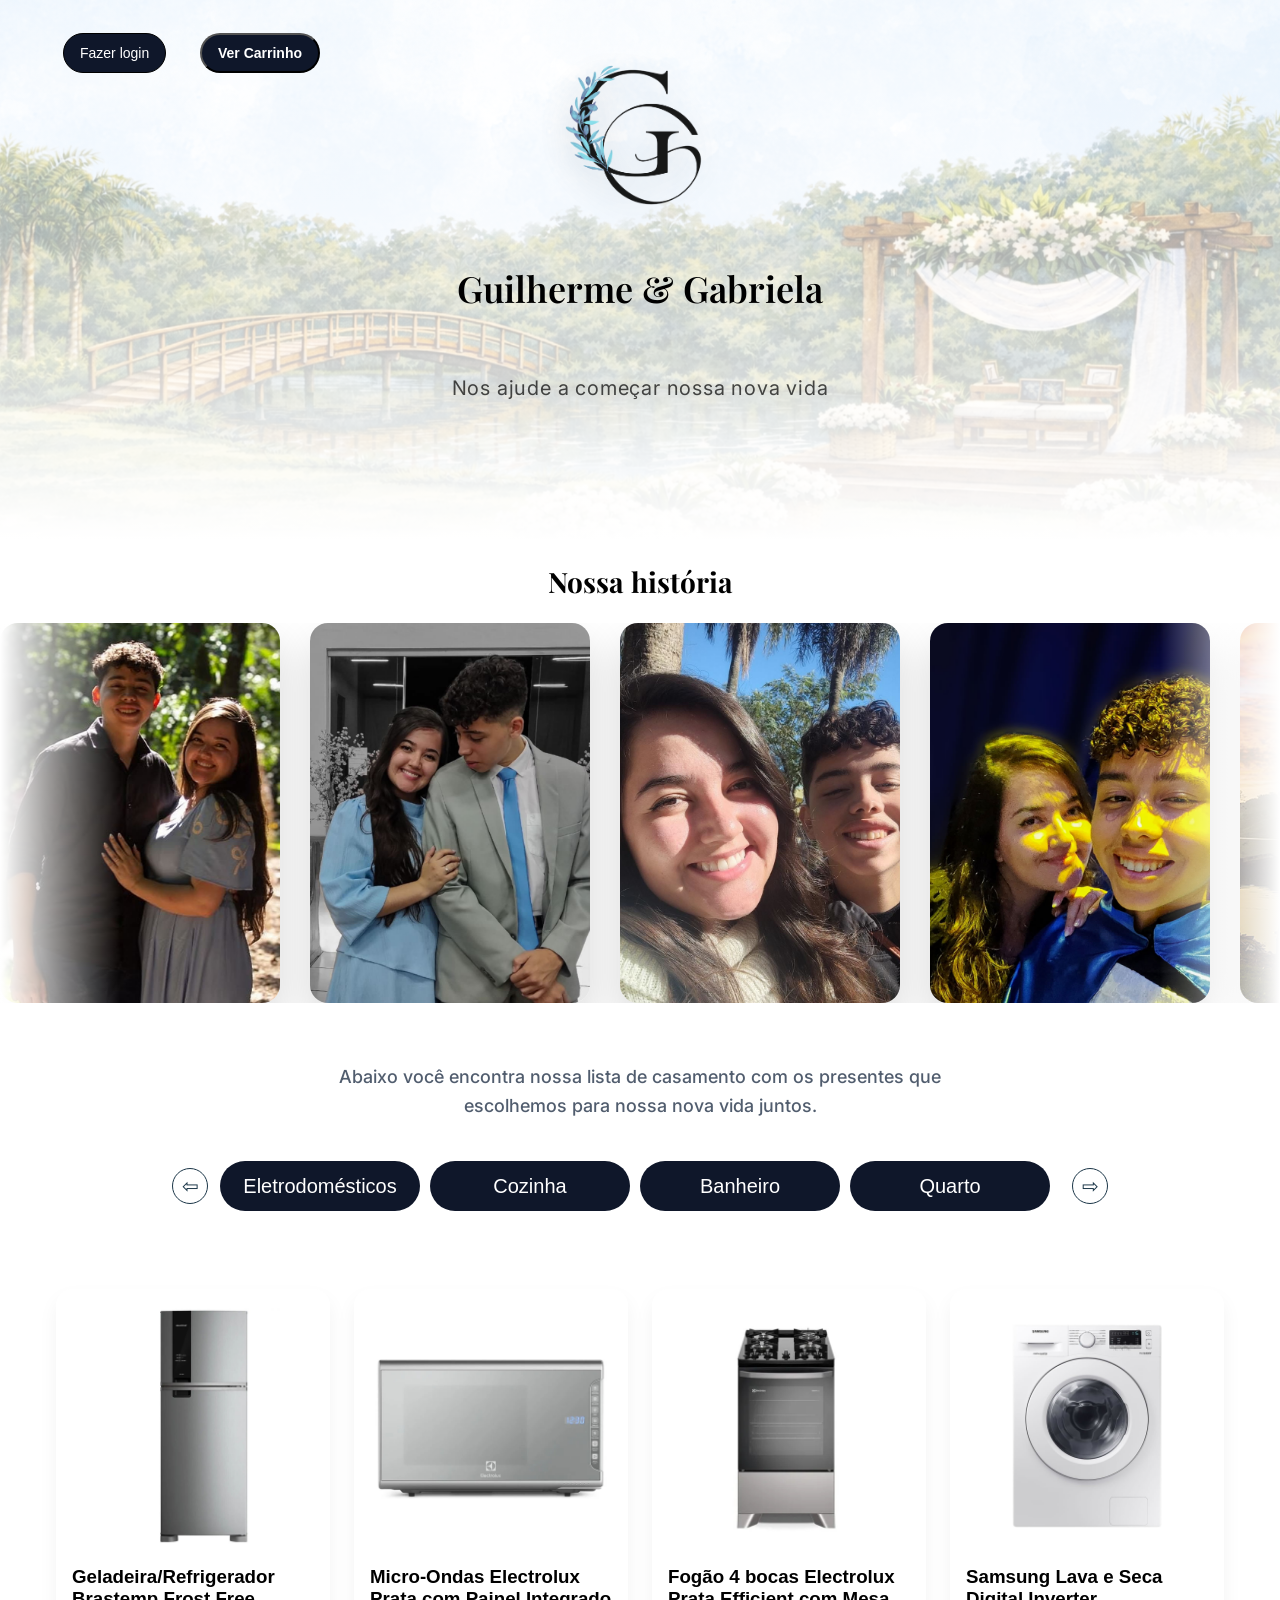
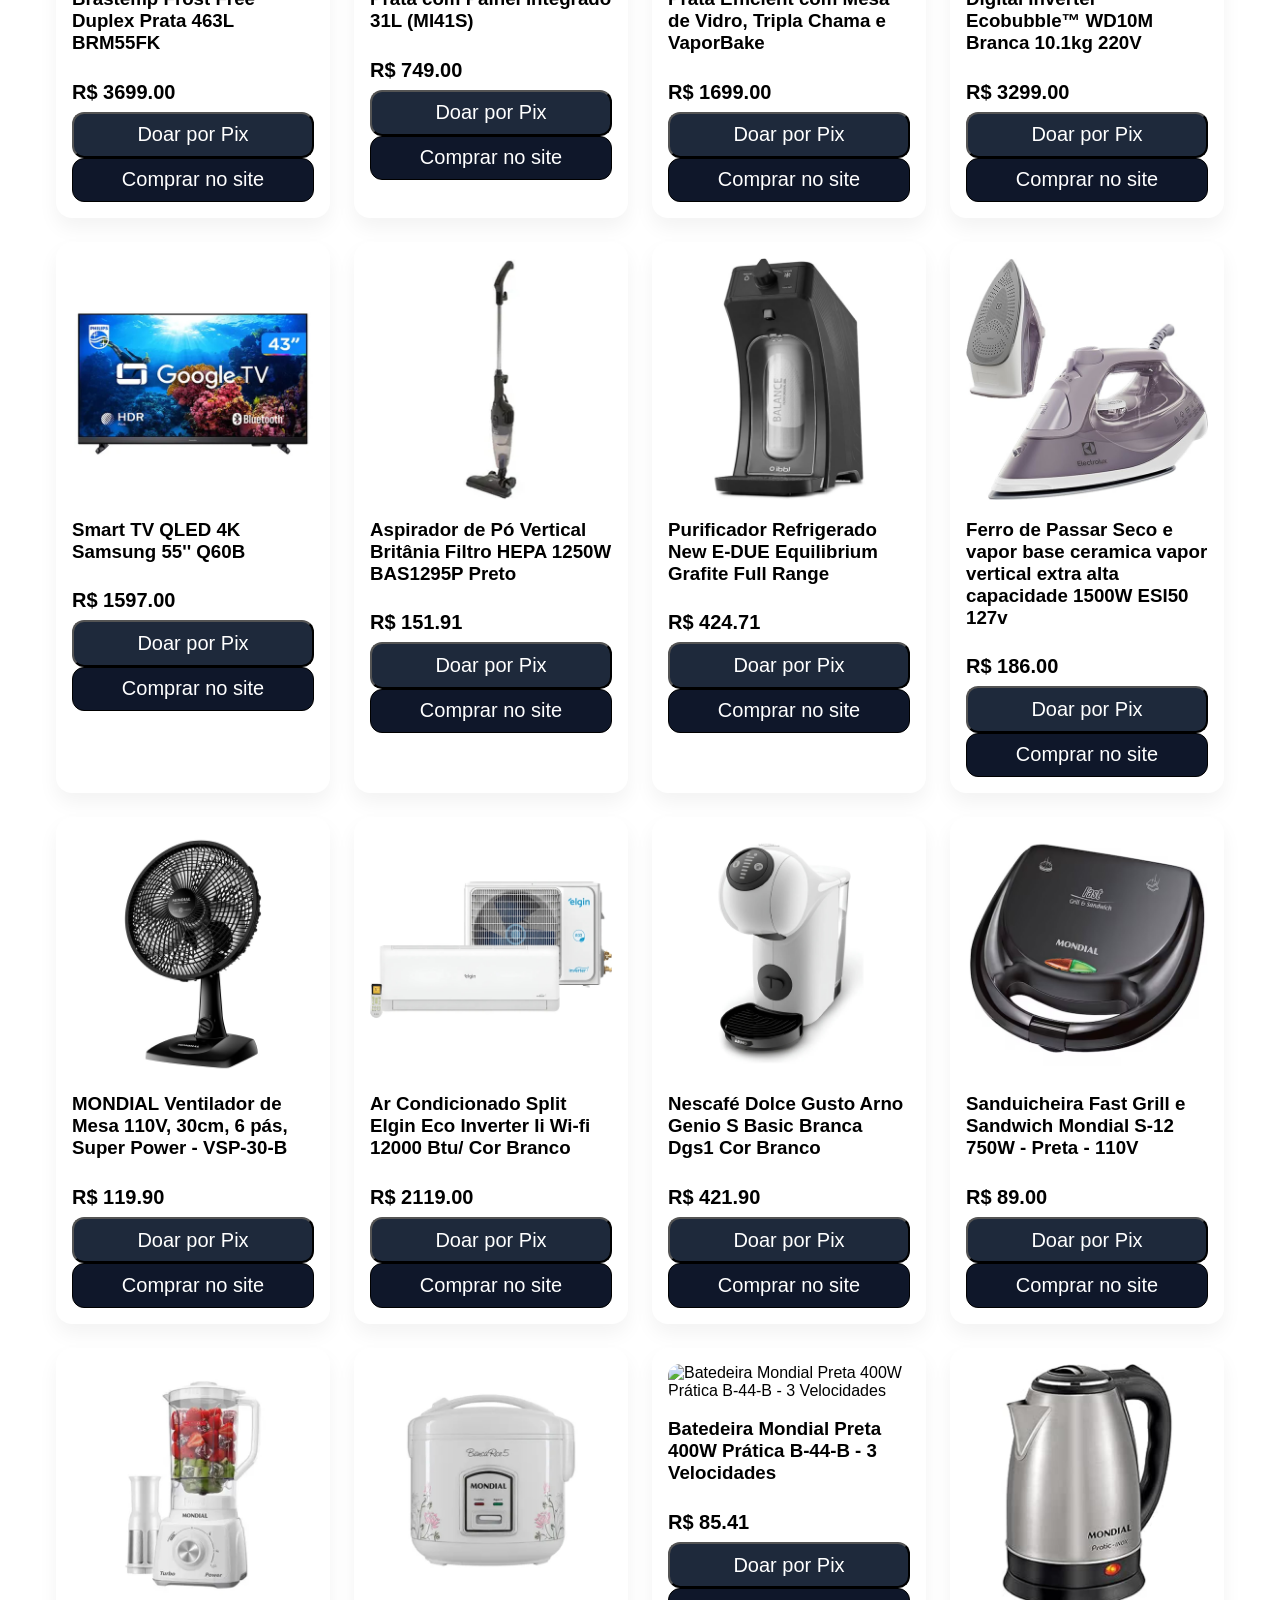
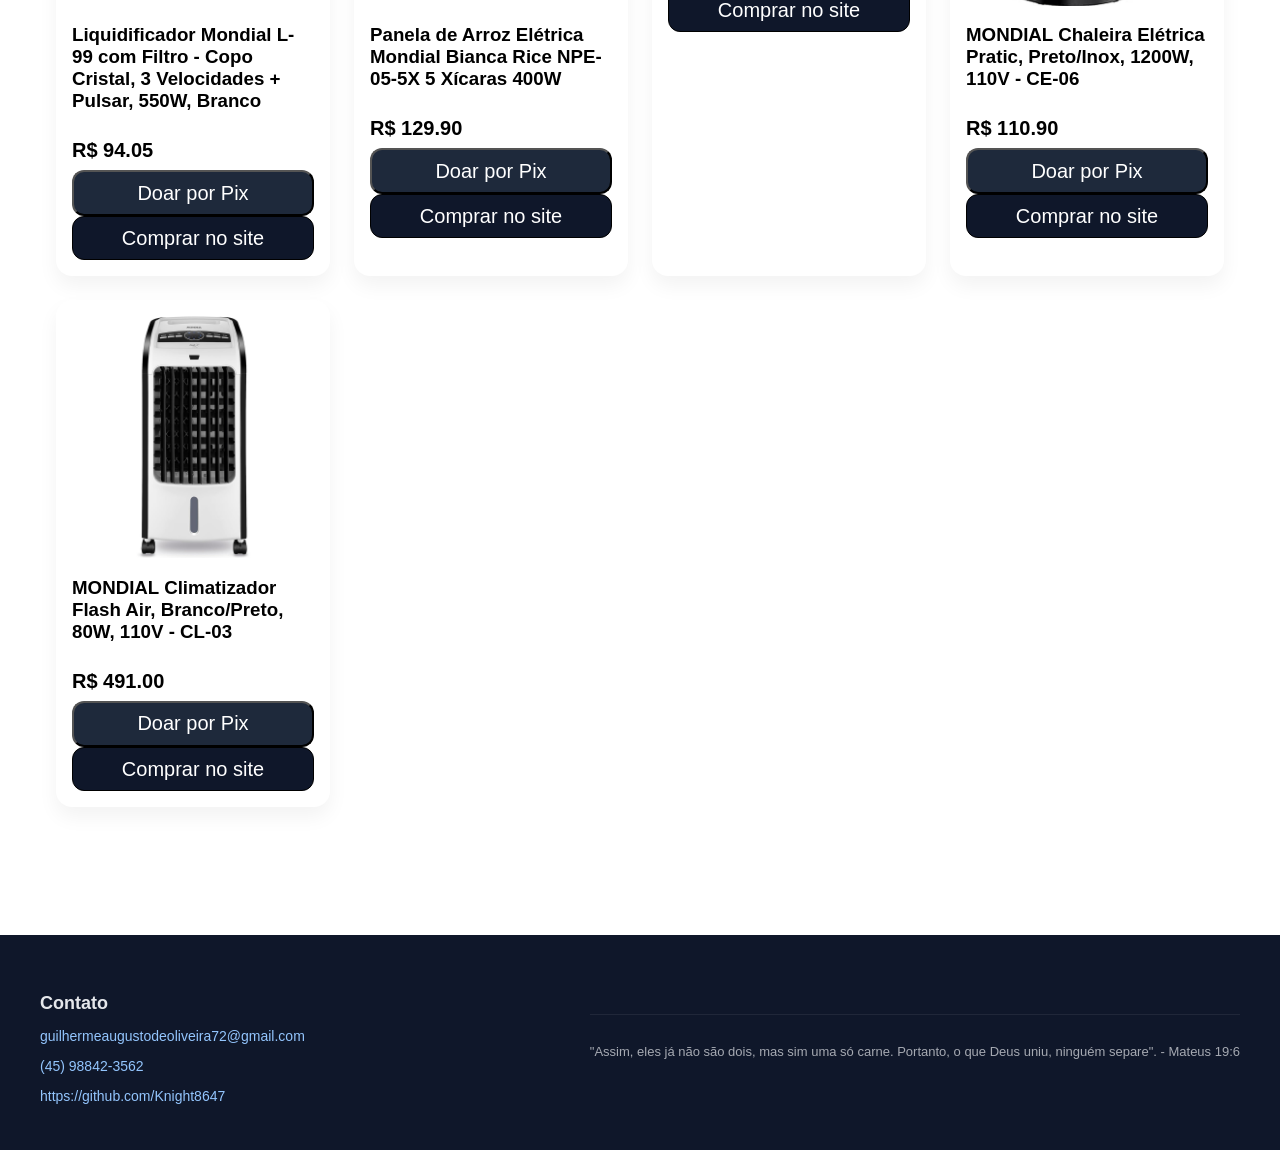
==== Index.html @ 4d470386 "pequenos ajustes" ====
<!DOCTYPE html>
<html lang="pt-BR">
<head>
  <link rel="preconnect" href="https://fonts.googleapis.com">
  <link rel="preconnect" href="https://fonts.gstatic.com" crossorigin>
  <link href="https://fonts.googleapis.com/css2?family=Inter:wght@400;500;600&family=Playfair+Display:wght@400;600&display=swap" rel="stylesheet">
  <meta charset="UTF-8" />
  <meta name="viewport" content="width=device-width, initial-scale=1.0" />
  <link rel="icon" href="assets/17042027.ico" type="image/x-icon">
  <title>Lista de Casamento</title>
  <link rel="stylesheet" href="css/style.css" />
</head>
<body>
  <section class ="hero">
    <div class="hero-actions">
      <div class="login-area" id="loginArea">
        <button class="btn outline" onclick="abrirModalLogin()">
        Fazer login
        </button>
      </div>  
      <button 
        class="btn btn-carrinho" id="btnCarrinho"
        onclick="window.location.href='carrinho.html'">
        Ver Carrinho
      </button>
    </div>
      <header class="header">
    <img src="assets/LogoGG.png" alt="Logo Guilherme e Gabriela" class="logo" />
    <h1 class="titulo-nomes">Guilherme & Gabriela</h1>
    <p class="subtitulo">Nos ajude a começar nossa nova vida</p>
  </header>
  </section>
  <!-- GALERIA -->
  <section class="historia">
    <h2 class="titulo-secao">Nossa história</h2>
    <div class="carousel">
      <div class="carousel-track">
        <img src="assets/Fotogg1.jpg" alt="Foto nossa">
        <img src="assets/Fotogg2.jpg" alt="Foto nossa">
        <img src="assets/Fotogg3.jpg" alt="Foto nossa">
        <img src="assets/Fotogg4.jpg" alt="Foto nossa">
        <img src="assets/Fotogg5.jpg" alt="Foto nossa">
        <img src="assets/Fotogg6.jpg" alt="Foto nossa">
        <img src="assets/Fotogg7.jpg" alt="Foto nossa">
        <img src="assets/Fotogg8.jpg" alt="Foto nossa">

        <img src="assets/Fotogg1.jpg" alt="Foto nossa">
        <img src="assets/Fotogg2.jpg" alt="Foto nossa">
        <img src="assets/Fotogg3.jpg" alt="Foto nossa">
        <img src="assets/Fotogg4.jpg" alt="Foto nossa">
        <img src="assets/Fotogg5.jpg" alt="Foto nossa">
        <img src="assets/Fotogg6.jpg" alt="Foto nossa">
        <img src="assets/Fotogg7.jpg" alt="Foto nossa">
        <img src="assets/Fotogg8.jpg" alt="Foto nossa">
      </div>
    </div>
  </section>
  <section class="frase-transicao">
  <p class="texto-frase">
    Abaixo você encontra nossa lista de casamento com os presentes que escolhemos para nossa nova vida juntos.
  </p>
</section>


  <!-- TABS -->
  <div class="tabs-wrapper">
    <button id="prevTab" class="arrow">⇦</button>

    <div class="tabs-viewport">
      <div class="tabs-track" id="tabsContainer">
        <!-- JS injeta as tabs -->
      </div>
    </div>

    <button id="nextTab" class="arrow">⇨</button>
  </div>

  <!-- LISTA DE PRESENTES -->
  <section class="gift-section">
    <div id="gift-list" class="gift-list"></div>
  </section>

  <!-- SCRIPTS (ORDEM CORRETA) -->
    <script src="js/data.js"></script>
   <script src="js/auth.js"></script>
    <script src="js/carrinho-core.js"></script>
    <script src="js/gifts.js"></script>
    <script src="js/tabs.js"></script>

<footer class="footer">
  <div class="footer-container">
    <div class="footer-info">
      <h3>Contato</h3>

      <p>
        <a href="mailto:guilhermeaugustodeoliveira72@gmail.com">guilhermeaugustodeoliveira72@gmail.com</a>
      </p>

      <p>
         <a href="tel:+5545988423562">(45) 98842-3562</a>
      </p>

      <p>
          <a href="https://github.com/Knight8647" target="_blank">
          https://github.com/Knight8647   </a>  
      </p>
    </div>

    <div class="footer-frase">
      <p>"Assim, eles já não são dois, mas sim uma só carne. Portanto, o que Deus uniu, ninguém separe". - Mateus 19:6</p>
    </div>
  </div>
</footer>
<div class="modal-login" id="loginModal">
  <div class="modal-box">
    <h2>Bem-vindo!</h2>
    <p>Antes de escolher os presentes, nos diga quem você é</p>

    <input
      type="text"
      id="nomeConvidado"
      placeholder="Seu nome"
    />

    <input
      type="text"
      id="contatoConvidado"
      placeholder="Email ou telefone"
    />

    <button class="btn" onclick="salvarConvidado()">
      Continuar
    </button>
  </div>
</div>
</body>
</html>
---- css/style.css ----
* {
  box-sizing: border-box;
  font-family: 'Segoe UI', sans-serif;
}

body {
  margin: 0;
  background: #fffffffd;
  color: hsl(0, 0%, 0%);
}

.header {
  max-width: 900px;
  margin: 0 auto;

  display: flex;
  flex-direction: column;
  align-items: center;
  gap: 14px;
}



.container {
  display: grid;
  grid-template-columns: repeat(auto-fit, minmax(250px, 1fr));
  gap: 1.5rem;
  padding: 1.5rem;
  max-width: 1200px;
  margin: auto;
}

.gift-card {
  background: rgb(255, 255, 255);
  border-radius: 16px;
  padding: 1rem;
  box-shadow: 0 10px 25px rgba(68, 68, 68, 0.219);
  transition: transform 0.5s;
}

.gift-card:hover {
  transform: translateY(-4px);
}

.gift-card img {
  width: 100%;
  border-radius: 12px;
}

.price {
  font-weight: bolder;
  font-size: clamp( 16px, 2vw, 20px);
  margin: 0.5rem 0;
}

.btn {
  display: block;
  text-align: center;
  padding: 0.7rem;
  background: #e91e63;
  color: white;
  text-decoration: none;
  border-radius: 12px;
}
.historia {
  text-align: center;
  overflow: hidden;
}

.photos {
  display: grid;
  grid-template-columns: repeat(auto-fit, minmax(300px, 2fr));
  gap: 1rem;
  max-width: 2000px;
  margin: auto;
}

.photos img {
  width: 100%;
  border-radius: 16px;
  object-fit: cover;
  aspect-ratio: 1 / 1;
}
.gift-section {
  padding: 3rem 1rem;
  max-width: 1200px;
  margin: auto;
}


.gift-list {
  display: grid;
  grid-template-columns: repeat(auto-fit, minmax(220px, 1fr));
  gap: 1.5rem;
}
.gift-card {
  background: white;
  border-radius: 16px;
  padding: 1rem;
  box-shadow: 0 10px 20px rgba(0,0,0,0.05);
  display: flex;
  flex-direction: column;
}

.gift-card img {
  width: 100%;
  border-radius: 12px;
}

.actions {
  display: flex;
  flex-direction: column;
  gap: 0.5rem;
  margin-top: auto;
}
/* aqui */
.btn {
  text-align: center;
  padding: 0.6rem;
  border-radius: 12px;
  background: #1e293b;
  color: white;
  text-decoration: none;
  font-size: clamp( 16px, 2vw, 20px);;
}

.btn.outline {
  background: #0f172a;
  border: 1px solid #000000;
  color: #ffffff;
}

.icon {
  width: 40px;
  height: 40px;
}
.tabs-wrapper {
  display: flex;
  align-items: center;
  justify-content: center;
  gap: 12px;
  margin: 30px auto;
  max-width: 100%;
}

.tabs {
  display: flex;
  gap: 10px;
  overflow: hidden;
  scroll-behavior: smooth;
}

.tab {
  text-align: center;
  min-width: 160px;
  padding: 10px 18px;
  border-radius: 25px;
  border: none;
  cursor: pointer;
  background: #0f172a;
  color: #e5e7eb;
  font-size: clamp(16px, 2vw, 20px);
  white-space: nowrap;
  transition: all 0.3s ease;
}

.tab:hover {
  background: #244c5e;
}

.tab.active {
  background: #38bdf8;
  color: #020617;
  font-weight: 600;
}

.tabs-wrapper button#prevTab,
.tabs-wrapper button#nextTab {
  background: transparent;
  border: 1px solid #1b3648;
  color: #1b3648;
  font-size: clamp(16px, 2vw, 20px);
  width: 36px;
  height: 36px;
  border-radius: 50%;
  cursor: pointer;
}

.tabs-wrapper button#prevTab:hover,
.tabs-wrapper button#nextTab:hover {
  background: #1b3648;
  color: #ffffff;
  border: #020617;
}
.tabs-wrapper {
  display: flex;
  align-items: center;
  gap: 12px;
}

.tabs-viewport {
  overflow: hidden;
  width: calc((160px * 5) + (10px * 4));
}


.tabs-track {
  display: flex;
  gap: 10px;
  transition: transform 0.45s ease; /* animação suave */
  will-change: transform;
}

.tab {
  min-width: 200px;
  height: 50px;
  padding: 0 18px;
  border-radius: 25px;
  background: #0f172a;
  color: #fff;
  border: none;
  cursor: pointer;
  font-weight: 500;
  white-space: nowrap;
  transition: background 0.25s;
}

.tab.active {
  background: #85bdcc;
}

.arrow {
  background: transparent;
  border: none;
  font-size: clamp(16px, 2vw, 20px);
  cursor: pointer;
  color: #fff;
  user-select: none;
}


/* ===== PÁGINA PIX ===== */

.pix-page {
  gap: 40px;
  display: flex;
  align-items: flex-start;

  padding: 40px 60px 40px 120px;
}

/* ===== RESUMO ===== */
.pix-resumo {
  flex: 1;
  max-width: 900px;

  background: #ffffff;
  padding: 48px;
  border-radius: 20px;

  box-shadow: 0 25px 60px rgba(0, 0, 0, 0.12);
}

.pix-resumo h2 {
  font-size: clamp(24px, 3vw, 32px);
}

.pix-resumo p {
  font-size: clamp(16px, 2vw, 20px);
  line-height: 1.6;
}

.pix-resumo hr {
  margin: 24px 0;
}

/* ===== ASIDE PIX ===== */
.pix-aside {
  margin-left: auto;   /* 🔑 EMPURRA TOTALMENTE PRA DIREITA */
  position: sticky;
  top: 40px;
}

/* ===== CARD PIX ===== */
.pix-card {
  width: 420px;

  background: #0f172a;
  color: #fff;

  padding: 40px 30px;
  border-radius: 24px;

  text-align: center;
  box-shadow: 0 30px 60px rgba(15,23,42,0.45);
}

.pix-qrcode {
  width: 280px;
  margin-top: -10px;
  margin: 0 auto 24px;

  background: #fff;
  padding: 12px;
  border-radius: 16px;
}

.pix-label {
  font-size: clamp(16px, 2vw, 20px);
  opacity: 0.7;
}

.pix-chave {
  font-size: clamp(16px, 2vw, 20px);
  word-break: break-all;
  margin-bottom: 20px;
}

/* ===== BOTÃO PIX ===== */
.btn-pix {
  margin-top: 30px;
  width: 100%;

  padding: 16px;
  font-size: clamp(18px, 2.5vw, 22px);
  font-weight: 600;

  border-radius: 14px;
  background: #2563eb;
  color: #fff;

  border: none;
  cursor: pointer;
}

.btn-pix:hover {
  transform: translateY(-2px);
  box-shadow: 0 10px 25px rgba(37,99,235,0.5);
}

/* ===== RESPONSIVO ===== */
@media (max-width: 1000px) {
  .pix-page {
    flex-direction: column;
    padding: 30px 20px;
  }

  .pix-aside {
    margin-left: 0;
    position: static;
    width: 100%;
  }

  .pix-card {
    width: 100%;
  }
}


.header p {
  opacity: 0.7;
  font-size: clamp(16px, 2vw, 20px);
}
.modal {
  display: none;
  position: fixed;
  inset: 0;
  background: rgba(0,0,0,0.6);
  align-items: center;
  justify-content: center;
}

.modal-box {
  background: #fff;
  padding: 30px;
  border-radius: 16px;
  max-width: 400px;
  text-align: center;
}

.modal-actions {
  display: flex;
  gap: 10px;
  margin-top: 20px;
}
button:disabled {
  opacity: 0.6;
  cursor: not-allowed;
}
.pix-resumo {
  background: #ffffff;
  padding: 36px;
  border-radius: 20px;

  box-shadow: 0 25px 60px rgba(0, 0, 0, 0.12);
}

.pix-resumo h2 {
  margin-bottom: 20px;
}

.pix-resumo hr {
  margin: 24px 0;
  border: none;
  height: 1px;
  background: rgba(0,0,0,0.15);
}
.mensagem-box {
  margin-top: 20px;
}

.mensagem-box textarea {
  width: 100%;
  min-height: 80px;
  resize: none;

  padding: 12px 14px;
  border-radius: 12px;
  border: 1px solid rgba(255,255,255,0.2);

  background: rgba(255,255,255,0.08);
  color: #fff;

  font-family: inherit;
}

.mensagem-box textarea::placeholder {
  color: rgba(255,255,255,0.6);
}
.btn-copy {
  margin-bottom: 20px;
}
/* ===== Login Box ===== */
.login-box {
  margin: 20px 0;
  text-align: left;
}

.login-box label {
  display: block;
  font-size: clamp(16px, 2vw, 20px);
  opacity: 0.8;
  margin-bottom: 6px;
}

.login-box input {
  width: 100%;
  padding: 12px 14px;

  border-radius: 12px;
  border: none;

  background: rgba(255,255,255,0.12);
  color: #fff;

  font-size: clamp(16px, 2vw, 20px);
}

.login-box input::placeholder {
  color: rgba(255,255,255,0.6);
}
.carousel {
  width: 100%;
  overflow: hidden;
  position: relative;
}

.carousel-track {
  display: flex;
  gap: 30px;
  width: max-content;

  animation: scrollFotos 60s linear infinite;
}

.carousel-track img {
  width: 280px;
  height: 380px;
  object-fit: cover;
  border-radius: 18px;
  box-shadow: 0 20px 40px rgba(0,0,0,0.15);
  filter: blur(0.6px);
  transition: filter 0.4s ease, transform 0.4s ease;
}
.carousel {
  width: 100%;
  overflow: hidden;
  position: relative;
}

/* Fade esquerdo */
.carousel::before,
.carousel::after {
    width: 160px;
  content: "";
  position: absolute;
  top: 0;
  width: 120px;
  height: 100%;
  z-index: 2;
  pointer-events: none;
}

/* Esquerda */
.carousel::before {
  left: 0;
  background: linear-gradient(
    to right,
    #fff 0%,
    rgba(255,255,255,0) 100%
  );
}

/* Direita */
.carousel::after {
  right: 0;
  background: linear-gradient(
    to left,
    #fff 0%,
    rgba(255,255,255,0) 100%
  );
}

/* Animação */
@keyframes scrollFotos {
  0% {
    transform: translateX(0);
  }
  100% {
    transform: translateX(-50%);
  }
}
.logo {
  width: 150px;        /* ajuste livre */
  margin-bottom: 10px;
  opacity: 0.9;
  filter: drop-shadow(0 8px 20px rgba(0,0,0,0.15));
}
.frase-transicao {
  text-align: center;
  margin: 60px auto 40px;
  max-width: 700px;
}

.frase-transicao p {
  opacity: 0.85;
  font-size: camp(18px, 2.5vw, 22px);
  line-height: 1.6;
  color: #334155;
  font-weight: 500;
}

.titulo-nomes {
  font-family: "Playfair Display", serif;
  font-size: 36px;
  font-weight: 600;
}

.subtitulo {
  font-family: "Inter", sans-serif;
  font-size: camp(18px, 2.5vw, 22px);
  letter-spacing: 0.04em;
  opacity: 100;
}

.titulo-secao {
  font-family: "Playfair Display", serif;
  font-size: 28px;
}

.texto-frase {
  font-family: "Inter", sans-serif;
  font-size: 18px;
}
.hero {
  position: relative;

  background-image: url("../assets/FundoHeader.png");
  background-repeat: no-repeat;
  background-position: center 100%;
  background-size: cover;

  padding-top: 60px;
  padding-bottom: 80px;

  min-height: 60vh;
}
.hero::before {
  content: "";
  position: absolute;
  inset: 0;

  background: linear-gradient(
    to bottom,
    rgba(255,255,255,0.4) 0%,
    rgba(255,255,255,0.75) 60%,
    rgba(255,255,255,1) 100%
  );
}

.btn-carrinho {
  position: absolute;
  top: 13px;
  left: 180px;
  background: #0f172a;
  color: #fff;
  z-index: 10;
  padding: 8px 16px;
  font-size: 14px;
  border-radius: 999px;
  font-weight: 600;
} 

.hero > * {
  position: relative;
  z-index: 1;
}
@media (max-width: 768px) {
  .hero .btn {
    top: 16px;
    left: 16px;

    padding: 8px 14px;
    font-size: 13px;
  }
}
/* ===== PÁGINA CARRINHO ===== */
.carrinho-page {
  display: grid;
  grid-template-columns: 1fr 360px;
  gap: 48px;

  max-width: 1200px;
  margin: 0 auto;
  padding: 60px 24px;
}
.carrinho-item {
  display: grid;
  grid-template-columns: 80px 1fr auto;
  gap: 20px;
  align-items: center;

  padding: 20px;
  margin-bottom: 16px;

  background: #fff;
  border-radius: 16px;
  box-shadow: 0 10px 30px rgba(0,0,0,0.06);
}
.img-carrinho {
  width: 64px;
  height: 64px;

  object-fit: contain;
  border-radius: 8px;

  background: #f5f5f5;
  padding: 6px;
}

.carrinho-item h4 {
  font-size: 16px;
  margin-bottom: 6px;
}

.carrinho-item .preco {
  font-weight: 600;
}

.carrinho-item .remover {
  background: none;
  border: none;
  font-size: 18px;
  cursor: pointer;
  opacity: 0.6;
}

.carrinho-item .remover:hover {
  opacity: 1;
}
.carrinho-resumo {
  position: sticky;
  top: 40px;

  background: #0f172a;
  color: #fff;

  padding: 32px;
  border-radius: 20px;

  box-shadow: 0 30px 60px rgba(15,23,42,0.45);
}
.resumo-linha {
  display: flex;
  justify-content: space-between;
  margin: 24px 0;
  font-size: 18px;
}
.btn-pix {
  width: 100%;
  padding: 16px;

  font-size: 18px;
  font-weight: 600;

  background: #2563eb;
  color: #fff;
  border: none;
  border-radius: 14px;

  cursor: pointer;
}

.btn-pix:hover {
  transform: translateY(-2px);
  box-shadow: 0 12px 25px rgba(37,99,235,0.5);
}
@media (max-width: 900px) {
  .carrinho-page {
    grid-template-columns: 1fr;
  }

  .carrinho-resumo {
    position: static;
    margin-top: 40px;
  }
}
.footer {
  background: #0f172a;
  color: #e5e7eb;
  padding: 40px 20px;
  margin-top: 80px;
}

.footer-container {
  max-width: 1200px;
  margin: 0 auto;

  display: flex;
  flex-direction: column;
  gap: 24px;
}

.footer-info h3 {
  font-size: 18px;
  margin-bottom: 12px;
}

.footer-info p {
  font-size: 14px;
  margin-bottom: 6px;
}

.footer a {
  color: #93c5fd;
  text-decoration: none;
}

.footer a:hover {
  text-decoration: underline;
}

.footer-frase {
  border-top: 1px solid rgba(255,255,255,0.1);
  padding-top: 16px;
  font-size: 13px;
  opacity: 0.7;
}

/* Desktop */
@media (min-width: 768px) {
  .footer-container {
    flex-direction: row;
    justify-content: space-between;
    align-items: center;
  }
}


.modal-login {
  position: fixed;
  inset: 0;
  background: rgba(15,23,42,0.75);
  display: none;
  align-items: center;
  justify-content: center;
  z-index: 9999;
}

.modal-login.active {
  display: flex;
}

.modal-box {
  background: #fff;
  padding: 32px;
  border-radius: 20px;
  max-width: 400px;
  width: 90%;
  text-align: center;
}

.modal-box h2 {
  margin-bottom: 10px;
}

.modal-box p {
  font-size: 14px;
  margin-bottom: 20px;
  opacity: 0.8;
}

.modal-box input {
  width: 100%;
  padding: 14px;
  margin-bottom: 12px;
  border-radius: 12px;
  border: 1px solid #ccc;
}

.modal-box button {
  width: 100%;
  margin-top: 10px;
}
button[disabled] {
  opacity: 0.6;
  cursor: not-allowed;
}

.login-area {
  padding: 13px 19px;
  font-size: 15px;
  border-radius: 999px;
  position: absolute;
  top: 00px;
  left: 24px;
  z-index: 1000;

  display: flex;
  align-items: center;
}

.usuario-logado {
  cursor: default;
  font-size: 14px;
  font-weight: 500;
  opacity: 0.9;
}
.usuario-menu {
  position: relative;
}


.dropdown-usuario {
  position: absolute;
  top: 110%;
  left: 0;

  background: #fff;
  border-radius: 12px;
  box-shadow: 0 10px 30px rgba(0,0,0,0.15);

  display: none;
  flex-direction: column;
  min-width: 160px;
  overflow: hidden;
  z-index: 1000;
}

.dropdown-usuario button {
  background: none;
  border: none;
  padding: 12px 16px;
  text-align: left;
  cursor: pointer;
  font-size: 14px;
}

.dropdown-usuario button:hover {
  background: #f1f5f9;
}

.dropdown-usuario.active {
  display: flex;
}
.top-actions .btn {
  padding: 13px 19px;     /* AUMENTA A BOX */
  font-size: 15px;

  border-radius: 999px;

  display: flex;
  align-items: center;
  gap: 8px;

  box-shadow: 0 6px 18px rgba(0,0,0,0.12);
}
.usuario-menu > .btn {
  padding: 14px 20px;
  font-size: 14px;
  border-radius: 999px;
}

.usuario-menu .btn:hover {
  transform: translateY(-1px);
  box-shadow: 0 10px 22px rgba(0,0,0,0.18);
}
.btn-carrinho:hover {
  transform: translateY(-1px);
  box-shadow: 0 12px 24px rgba(15,23,42,0.35);
}.modal.active {
  display: flex;
}
.login-area .btn:hover {
  transform: translateY(-1px);
  box-shadow: 0 10px 22px rgba(0,0,0,0.18);
}
.hero-actions {
  position: absolute;
  top: 20px;
  left: 20px;

  display: flex;
  align-items: center;
  gap: 12px;

  z-index: 10;
}

/* impede quebra de linha */
.hero-actions > * {
  white-space: nowrap;
}
@media (max-width: 480px) {
  .hero-actions {
    flex-direction: column;
    align-items: flex-start;
  }
}
.hero-actions .btn {
  height: 40px;
  padding: 0 16px;
  border-radius: 999px;
  font-size: 14px;
}
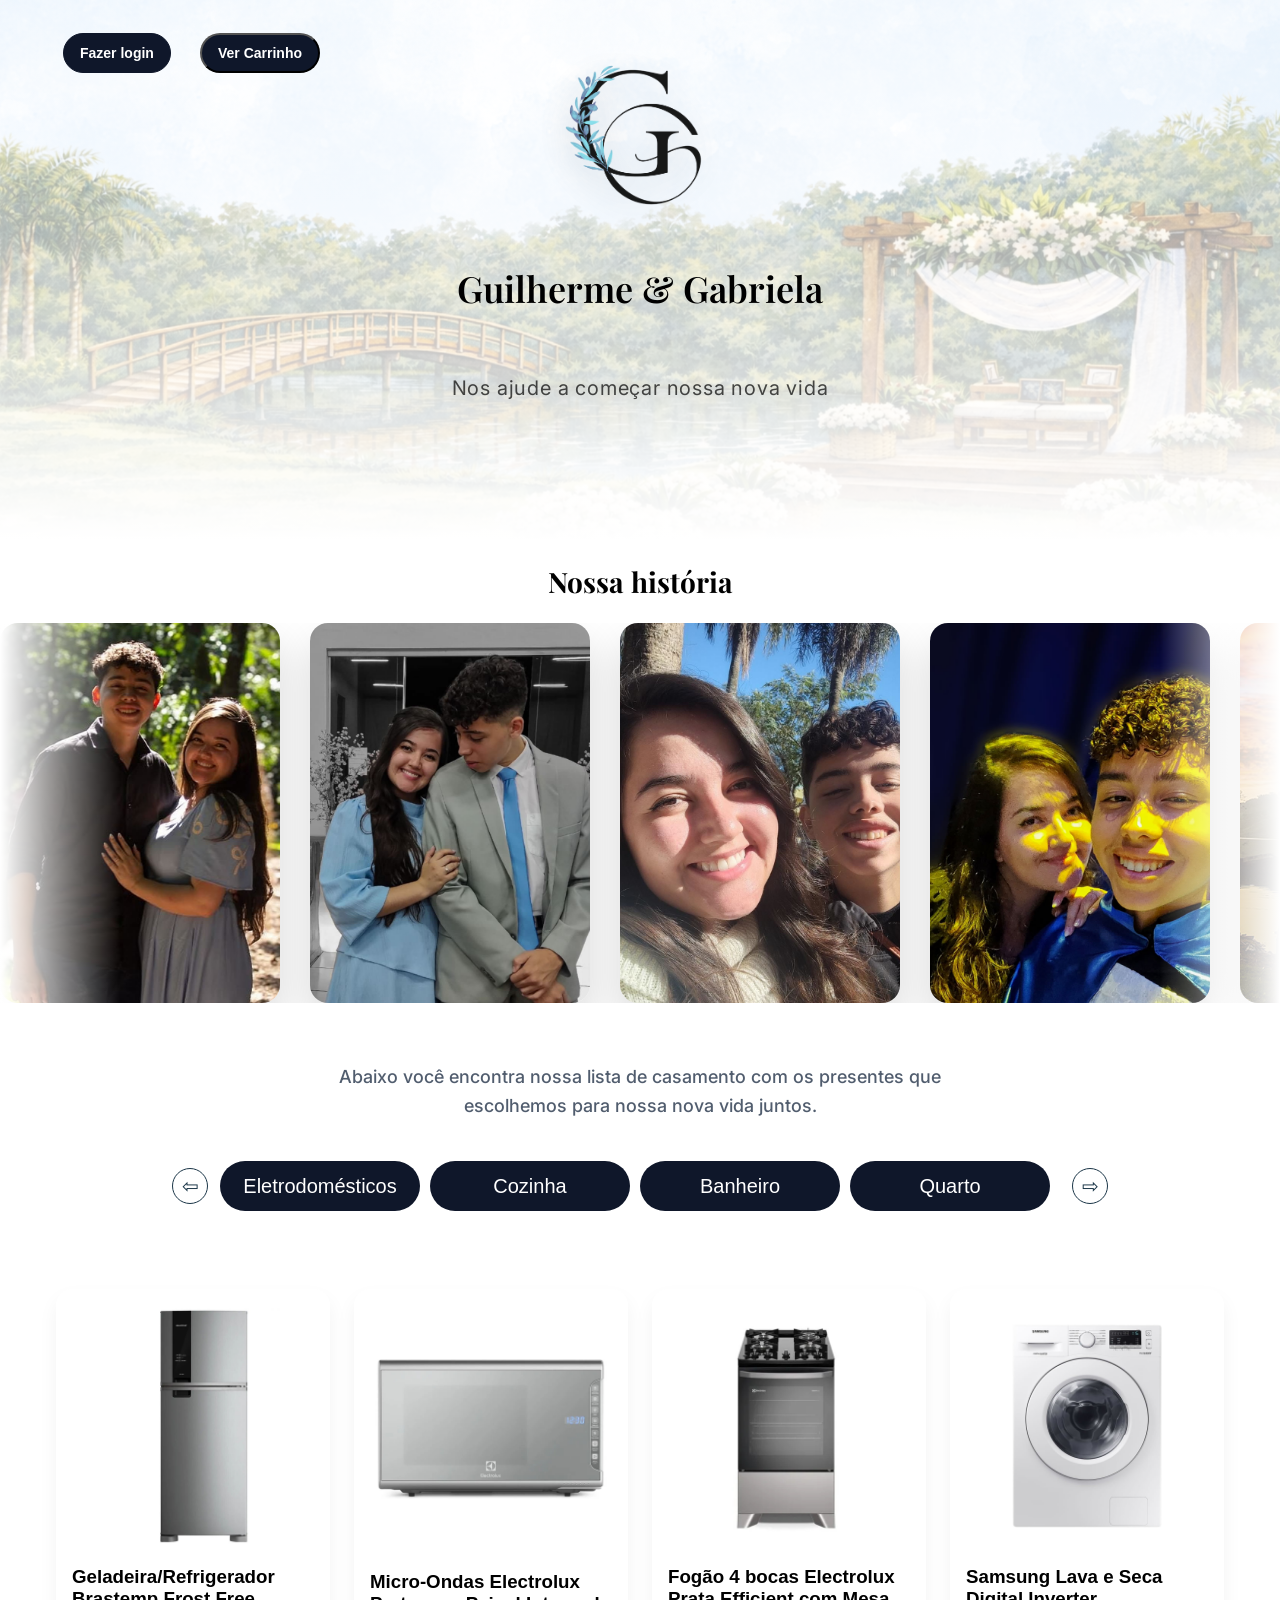
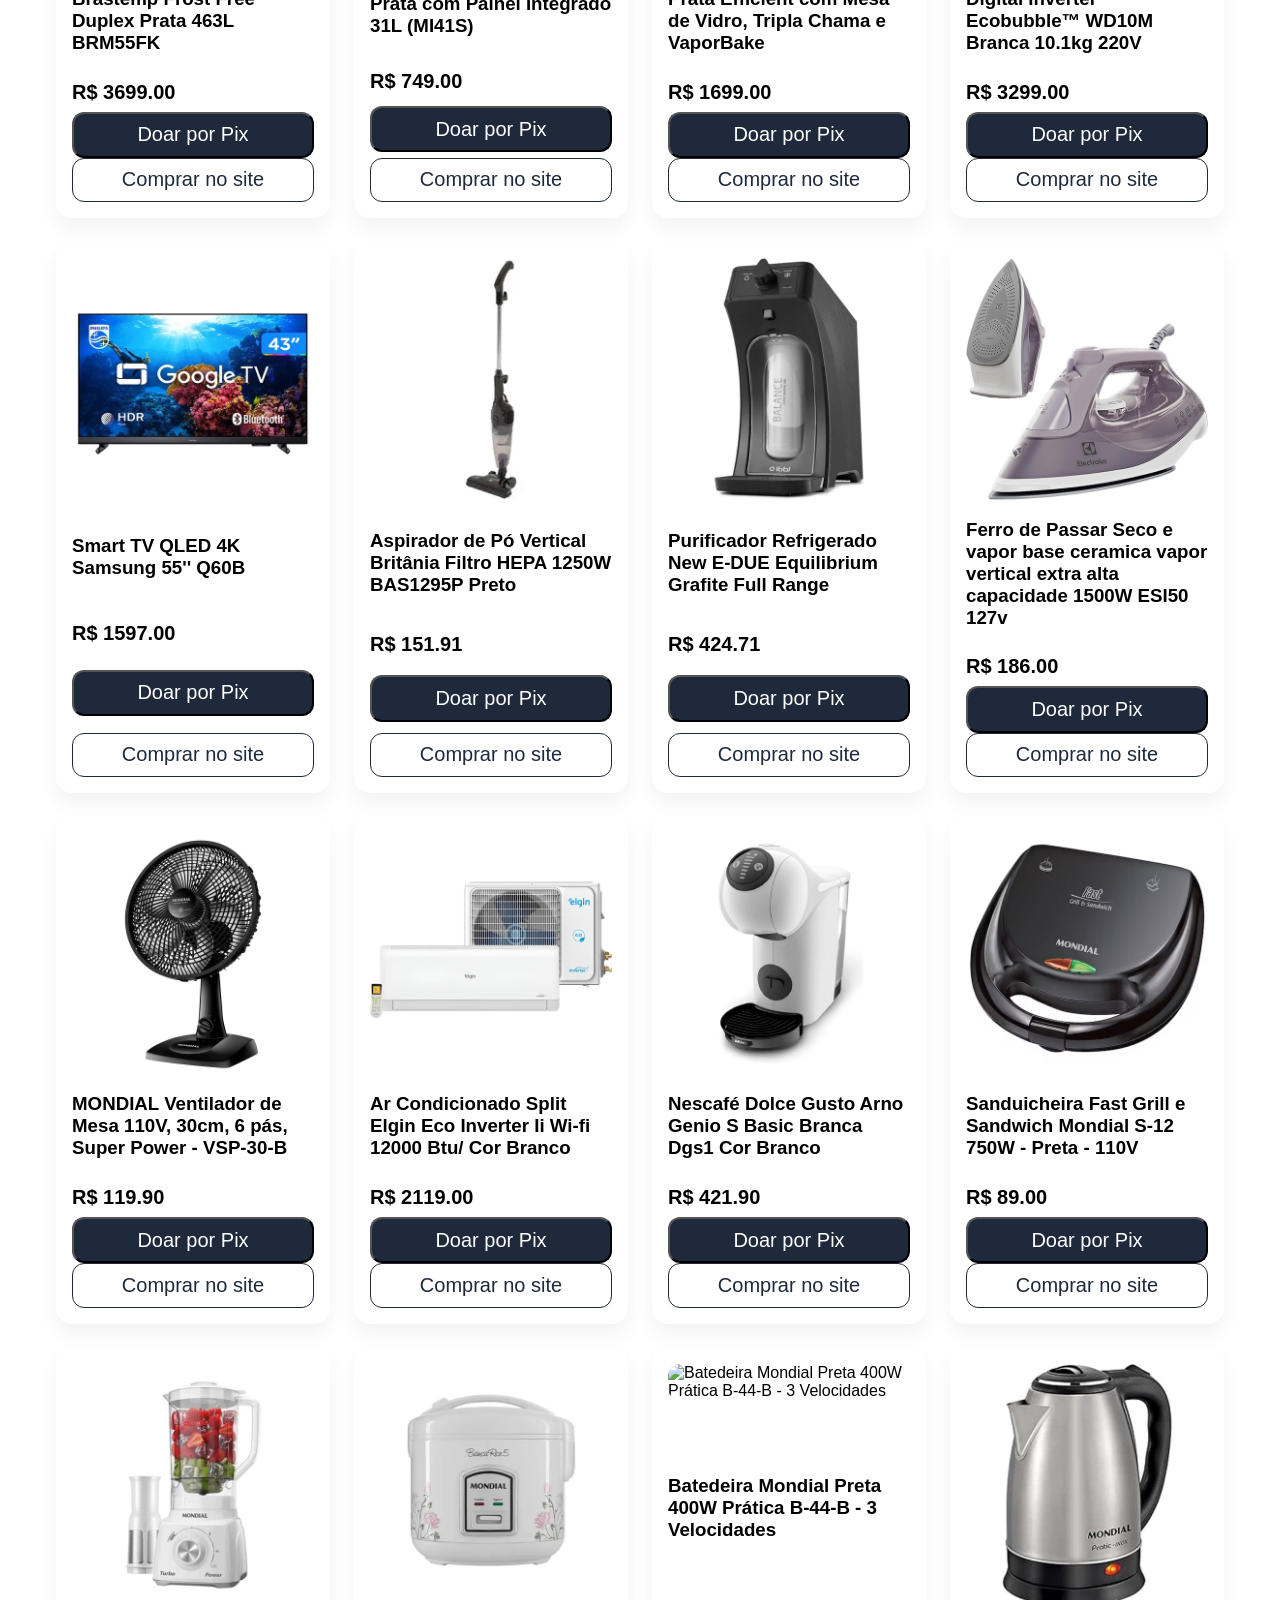
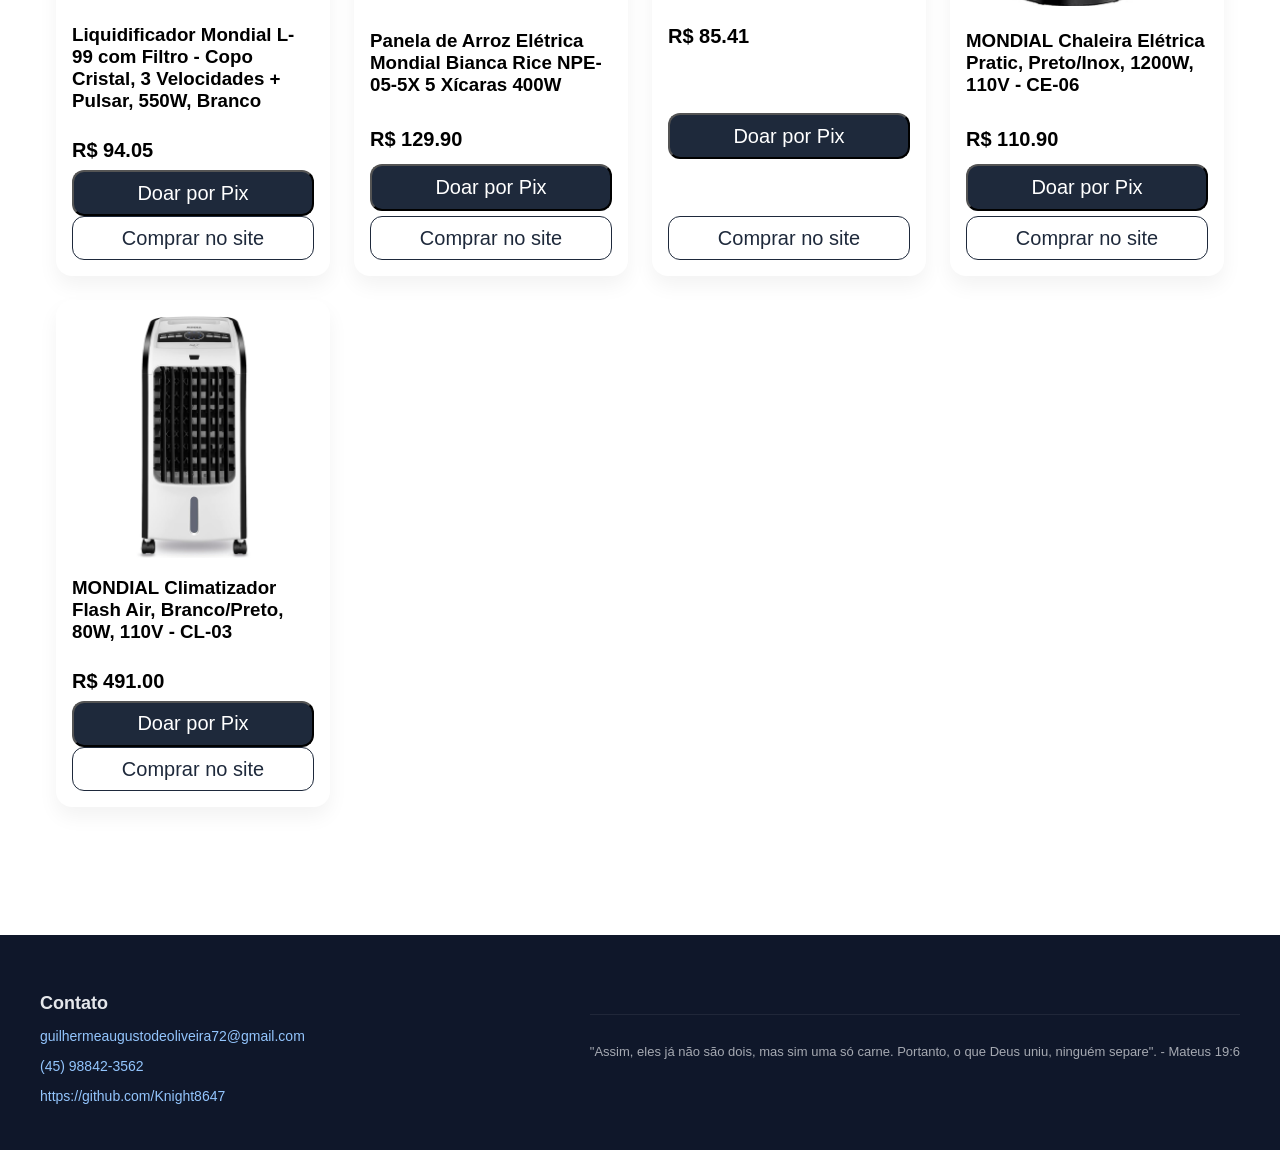
==== commit dd8bfbb5: "qr code pix arrumado" ====
--- a/Index.html
+++ b/Index.html
@@ -14,13 +14,12 @@
   <section class ="hero">
     <div class="hero-actions">
       <div class="login-area" id="loginArea">
-        <button class="btn outline" onclick="abrirModalLogin()">
+        <button class="btn btn-login" onclick="abrirModalLogin()">
         Fazer login
         </button>
       </div>  
       <button 
-        class="btn btn-carrinho" id="btnCarrinho"
-        onclick="window.location.href='carrinho.html'">
+        class="btn btn-carrinho" id="btnCarrinho">
         Ver Carrinho
       </button>
     </div>
--- a/css/style.css
+++ b/css/style.css
@@ -100,6 +100,7 @@
   box-shadow: 0 10px 20px rgba(0,0,0,0.05);
   display: flex;
   flex-direction: column;
+  justify-content: space-between;
 }
 
 .gift-card img {
@@ -125,9 +126,10 @@
 }
 
 .btn.outline {
-  background: #0f172a;
-  border: 1px solid #000000;
-  color: #ffffff;
+  background: transparent;
+  padding: 0.6rem;
+  border: 1px solid #1e293b;
+  color: #1e293b;
 }
 
 .icon {
@@ -307,7 +309,7 @@
 
 .pix-label {
   font-size: clamp(16px, 2vw, 20px);
-  opacity: 0.7;
+  opacity: 1.0;
 }
 
 .pix-chave {
@@ -609,6 +611,8 @@
   font-size: 14px;
   border-radius: 999px;
   font-weight: 600;
+  white-space: nowrap;
+
 } 
 
 .hero > * {
@@ -886,7 +890,7 @@
 .top-actions .btn {
   padding: 13px 19px;     /* AUMENTA A BOX */
   font-size: 15px;
-
+  
   border-radius: 999px;
 
   display: flex;
@@ -931,10 +935,17 @@
 .hero-actions > * {
   white-space: nowrap;
 }
-@media (max-width: 480px) {
+@media (max-width: 600px) {
   .hero-actions {
     flex-direction: column;
     align-items: flex-start;
+    gap: 8px;
+  }
+
+  .btn-login,
+  .btn-carrinho {
+    font-size: 13px;
+    padding: 8px 14px;
   }
 }
 .hero-actions .btn {
@@ -942,4 +953,16 @@
   padding: 0 16px;
   border-radius: 999px;
   font-size: 14px;
+}
+.btn-login {
+  background: #0f172a;    
+  color: #fff;
+  border: 1px solid #0f172a;
+
+  font-weight: 600;
+  white-space: nowrap;
+}
+
+.btn-login:hover {
+  background: #0f172a;
 }
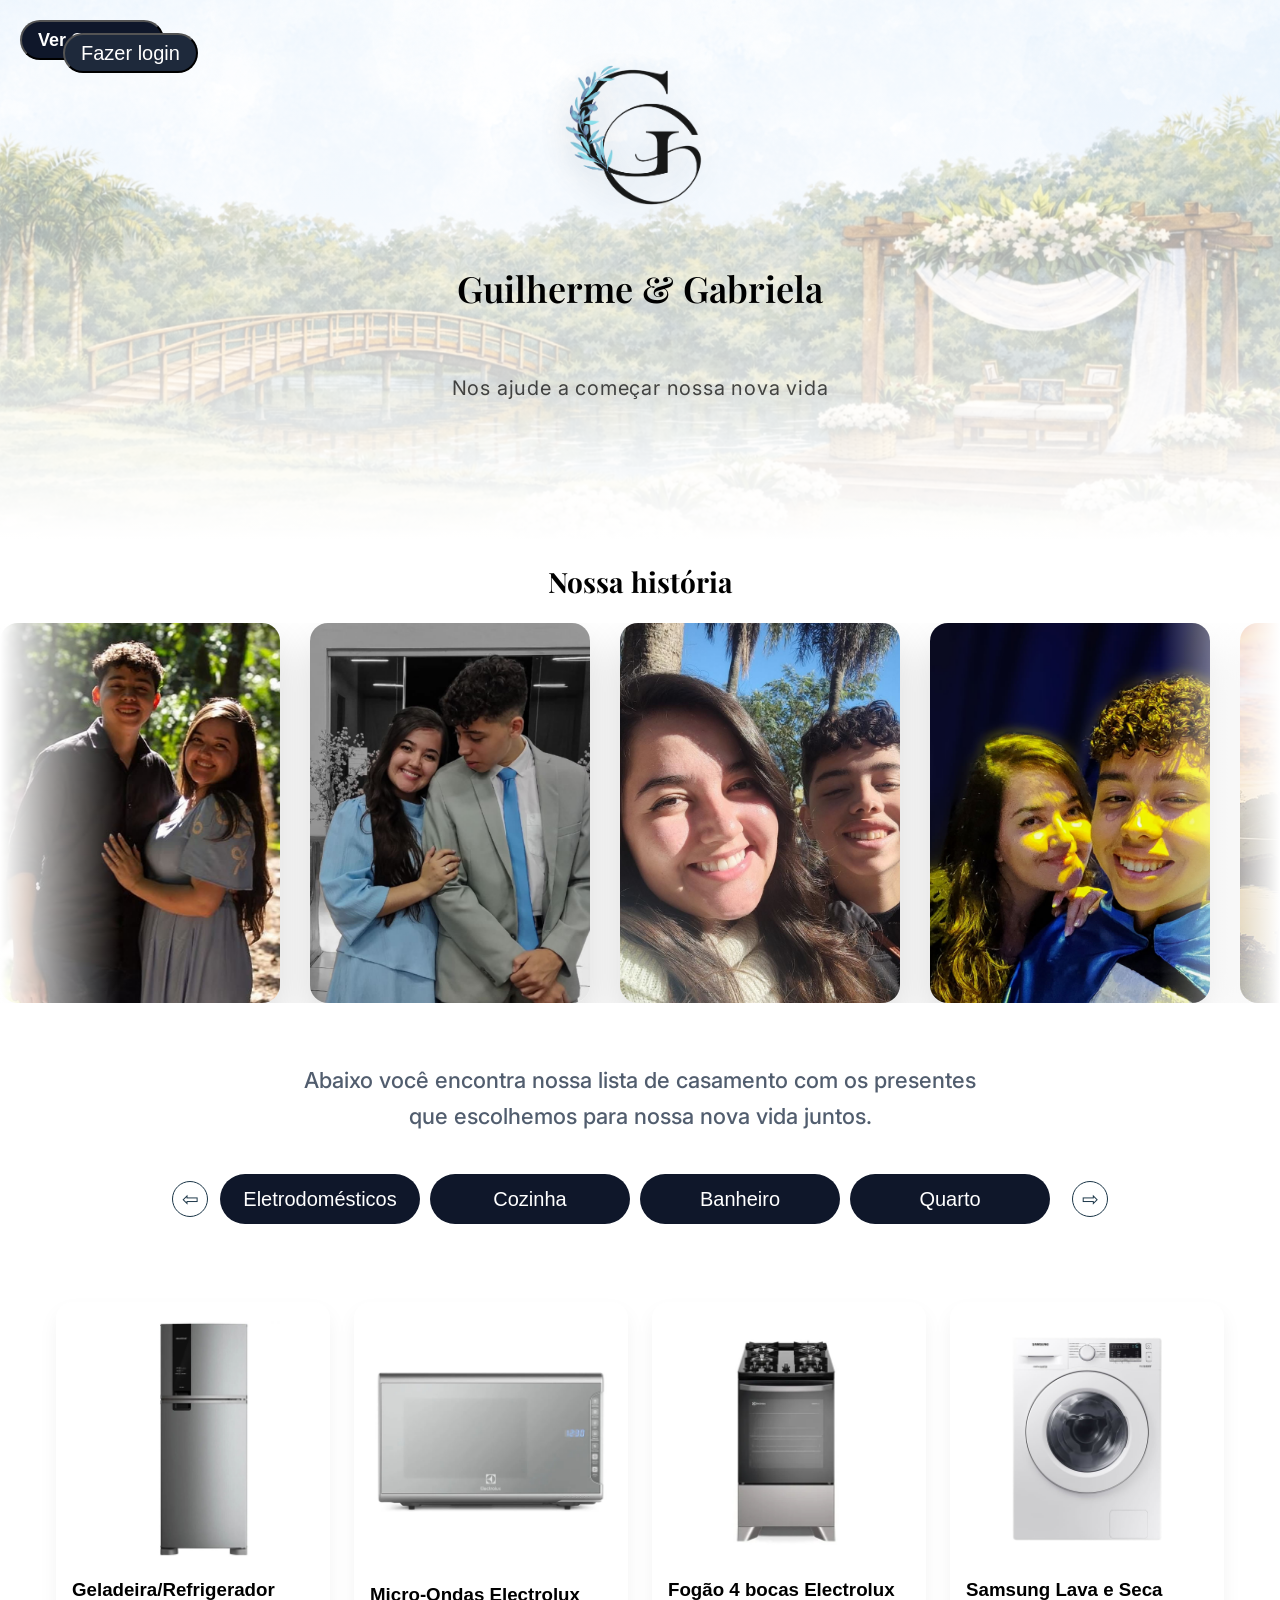
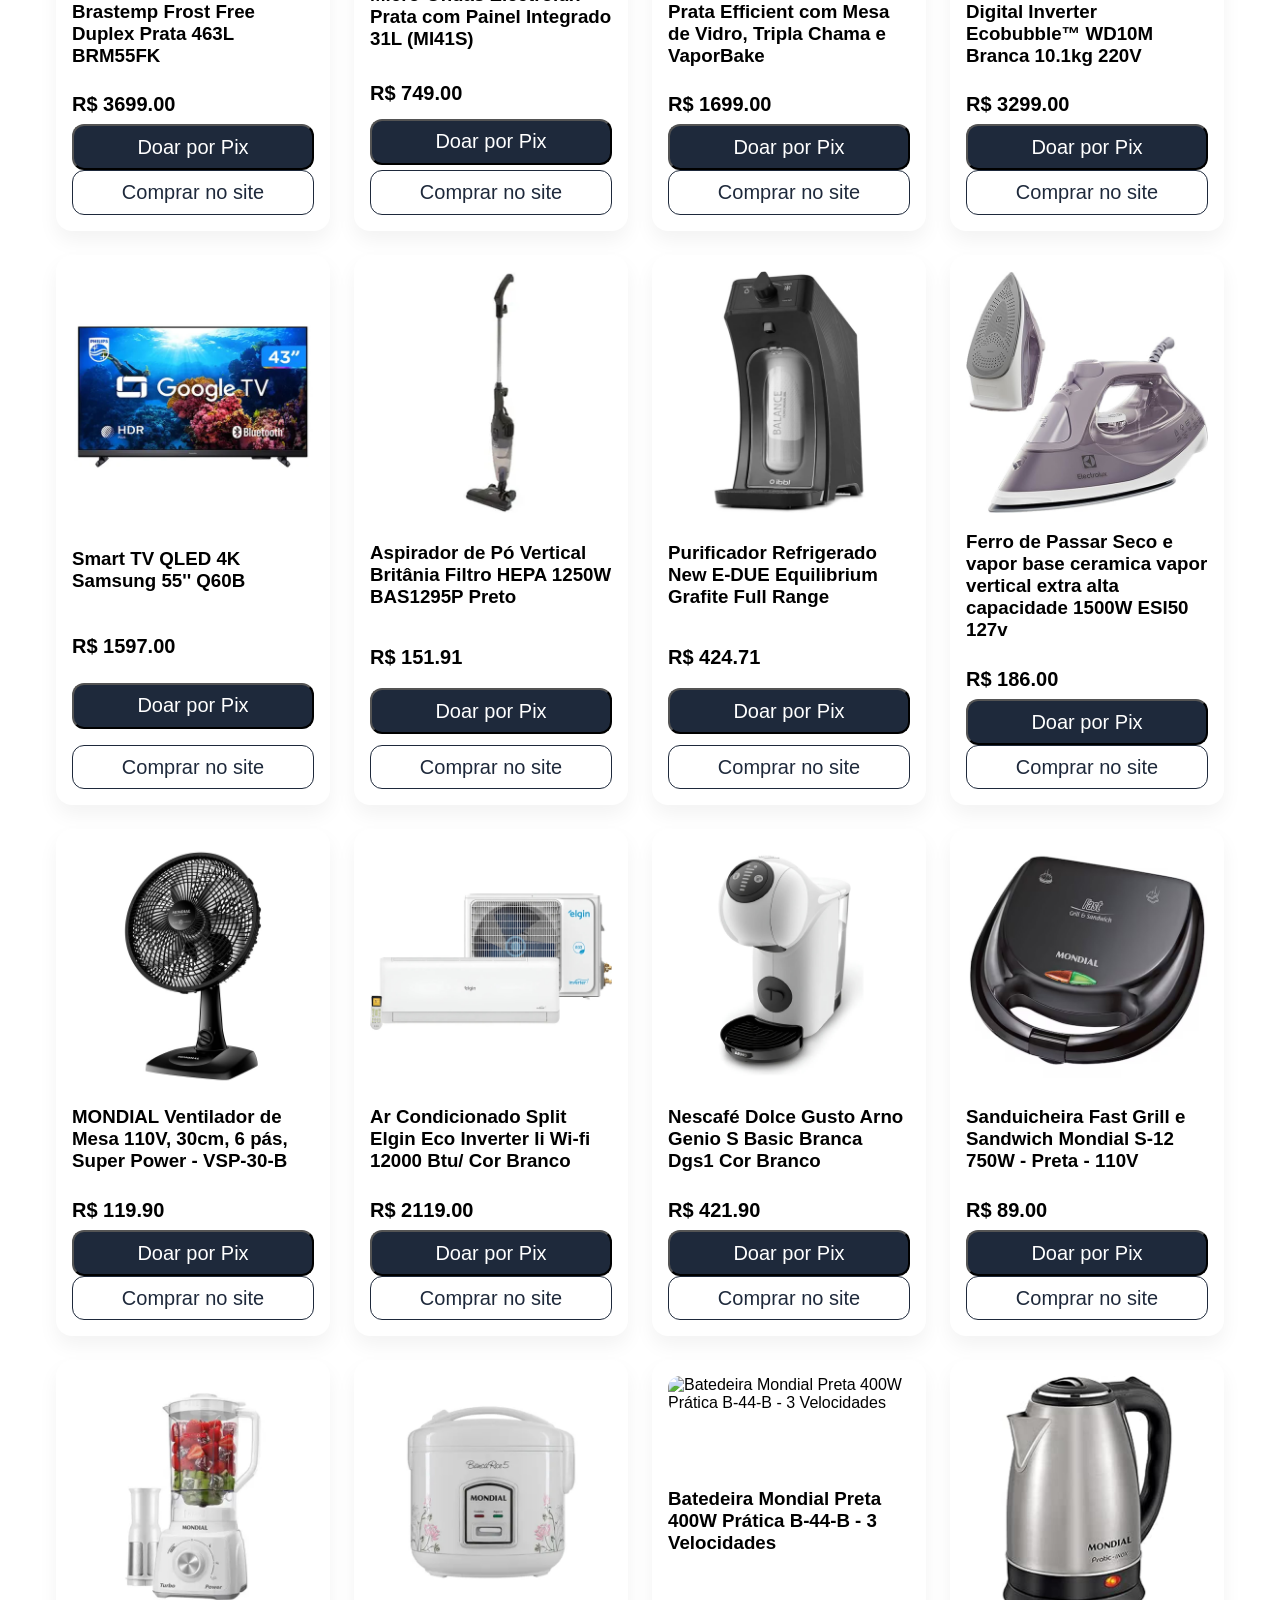
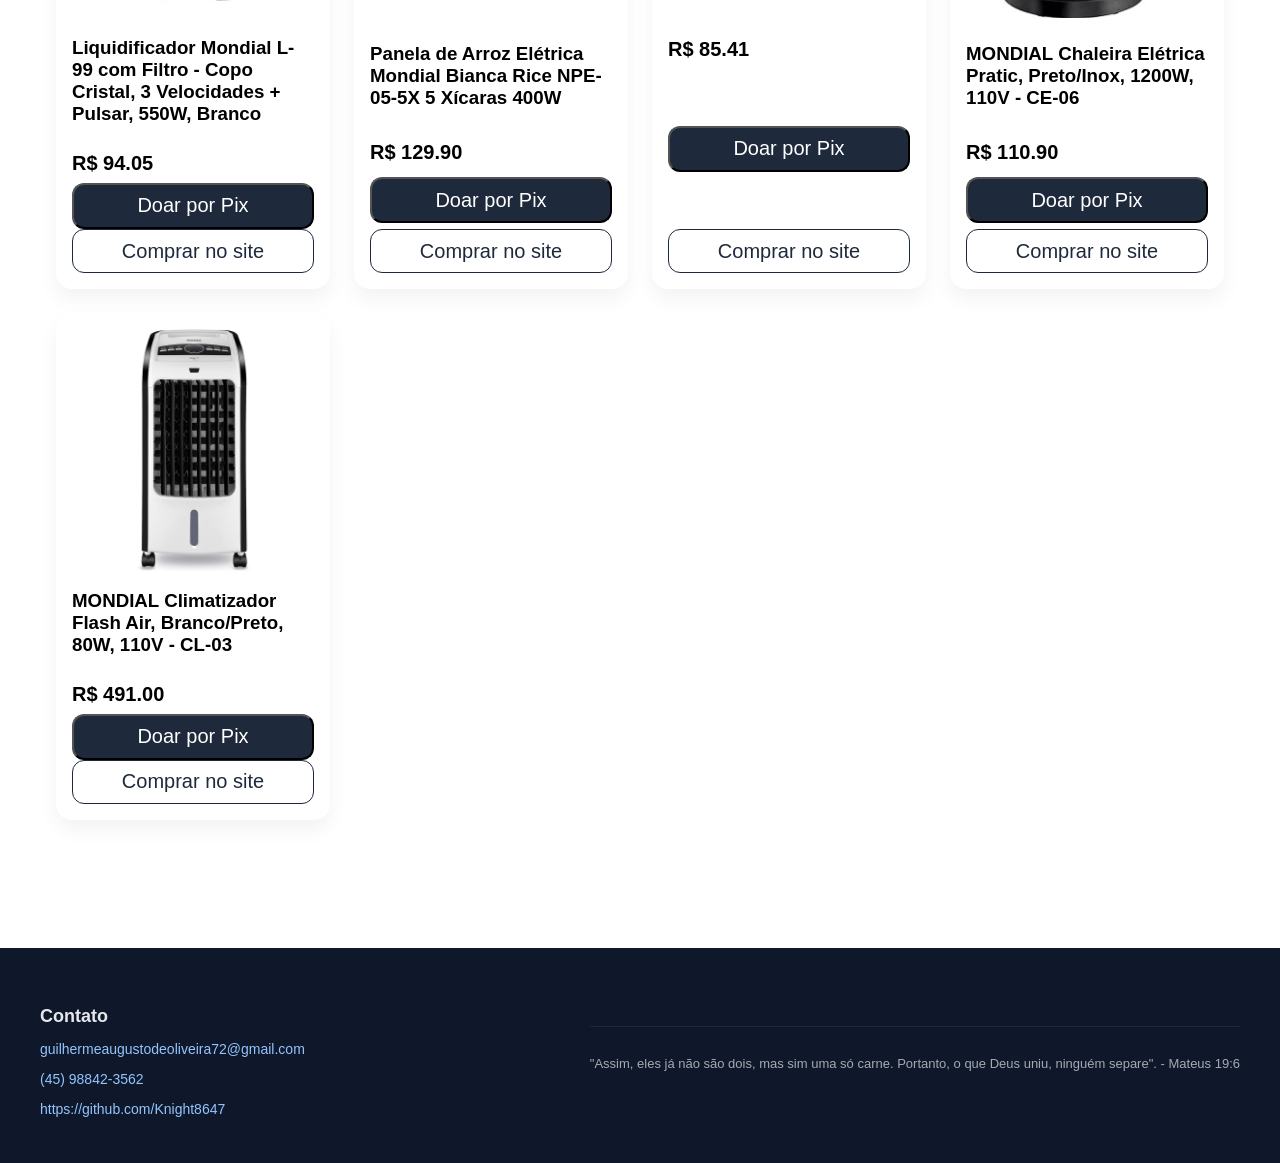
==== commit 8203e62f: "tentativa de corrigir mobile" ====
--- a/Index.html
+++ b/Index.html
@@ -21,7 +21,7 @@
       <button 
         class="btn btn-carrinho" id="btnCarrinho">
         Ver Carrinho
-      </button>
+      </button> 
     </div>
       <header class="header">
     <img src="assets/LogoGG.png" alt="Logo Guilherme e Gabriela" class="logo" />
--- a/css/style.css
+++ b/css/style.css
@@ -546,7 +546,7 @@
 
 .frase-transicao p {
   opacity: 0.85;
-  font-size: camp(18px, 2.5vw, 22px);
+  font-size: clamp(18px, 2.5vw, 22px);
   line-height: 1.6;
   color: #334155;
   font-weight: 500;
@@ -601,14 +601,14 @@
 }
 
 .btn-carrinho {
-  position: absolute;
+  position: flex;
   top: 13px;
   left: 180px;
   background: #0f172a;
   color: #fff;
   z-index: 10;
   padding: 8px 16px;
-  font-size: 14px;
+  font-size: clamp(15px, 2vw, 18px);
   border-radius: 999px;
   font-weight: 600;
   white-space: nowrap;
@@ -919,50 +919,48 @@
   transform: translateY(-1px);
   box-shadow: 0 10px 22px rgba(0,0,0,0.18);
 }
+/* HERO ACTIONS — SIMPLES E CORRETO */
+
+.hero {
+  position: relative;
+}
+
+/* Desktop */
 .hero-actions {
   position: absolute;
   top: 20px;
   left: 20px;
 
   display: flex;
-  align-items: center;
   gap: 12px;
-
-  z-index: 10;
-}
-
-/* impede quebra de linha */
-.hero-actions > * {
-  white-space: nowrap;
-}
-@media (max-width: 600px) {
+}
+
+/* Mobile */
+@media (max-width: 480px) {
   .hero-actions {
-    flex-direction: column;
-    align-items: flex-start;
-    gap: 8px;
-  }
-
-  .btn-login,
-  .btn-carrinho {
-    font-size: 13px;
-    padding: 8px 14px;
-  }
-}
+    position: static;        
+        display: flex;
+  /* 🔴 ISSO É O SEGREDO */
+    flex-direction: column;    /* empilha */
+    align-items: center;
+    margin-bottom: 12px;
+    gap: 10px;
+  }
+}
+
+/* Botões */
 .hero-actions .btn {
   height: 40px;
   padding: 0 16px;
   border-radius: 999px;
-  font-size: 14px;
-}
-.btn-login {
-  background: #0f172a;    
-  color: #fff;
-  border: 1px solid #0f172a;
-
-  font-weight: 600;
   white-space: nowrap;
 }
-
-.btn-login:hover {
-  background: #0f172a;
-}+/* ===============================
+   FIX REAL — HERO NO MOBILE
+   =============================== */
+
+@media (max-width: 480px) {
+  .hero {
+    display: block;      /* desliga o flex só no mobile */
+  }
+}
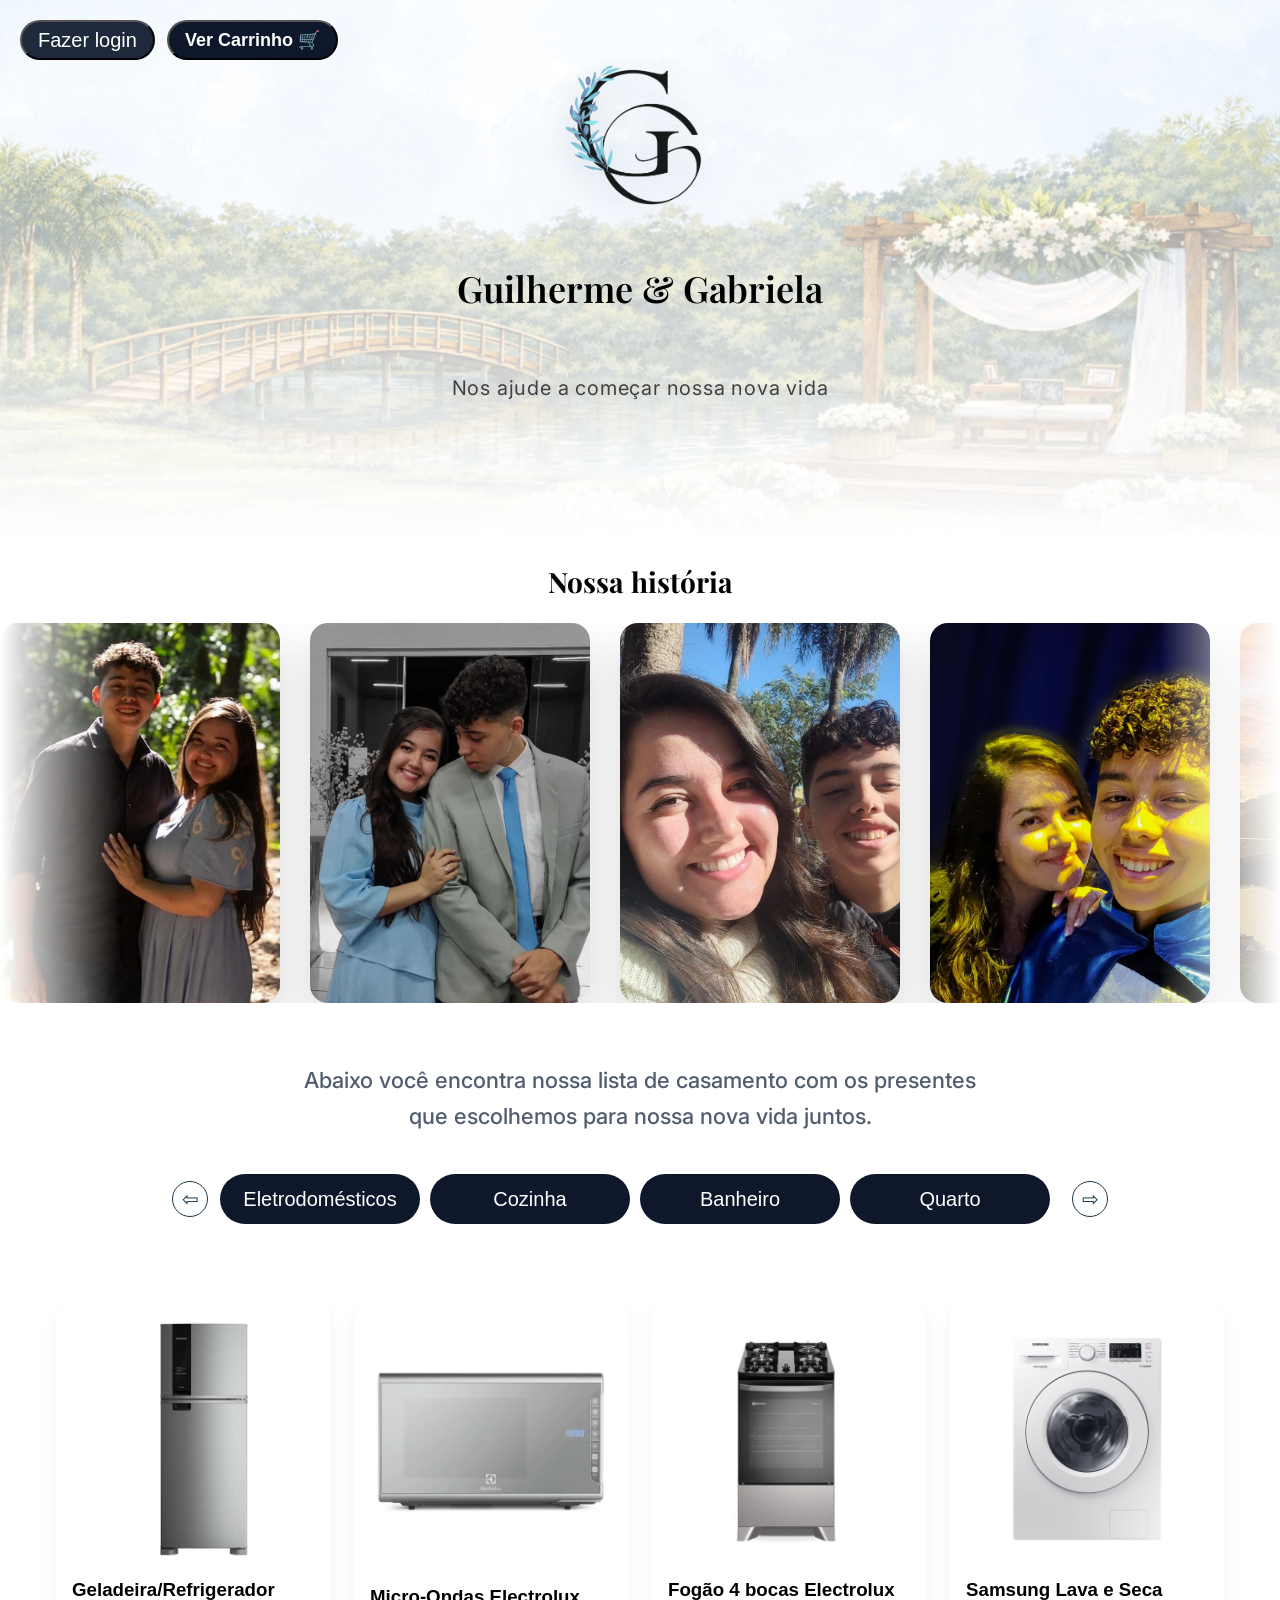
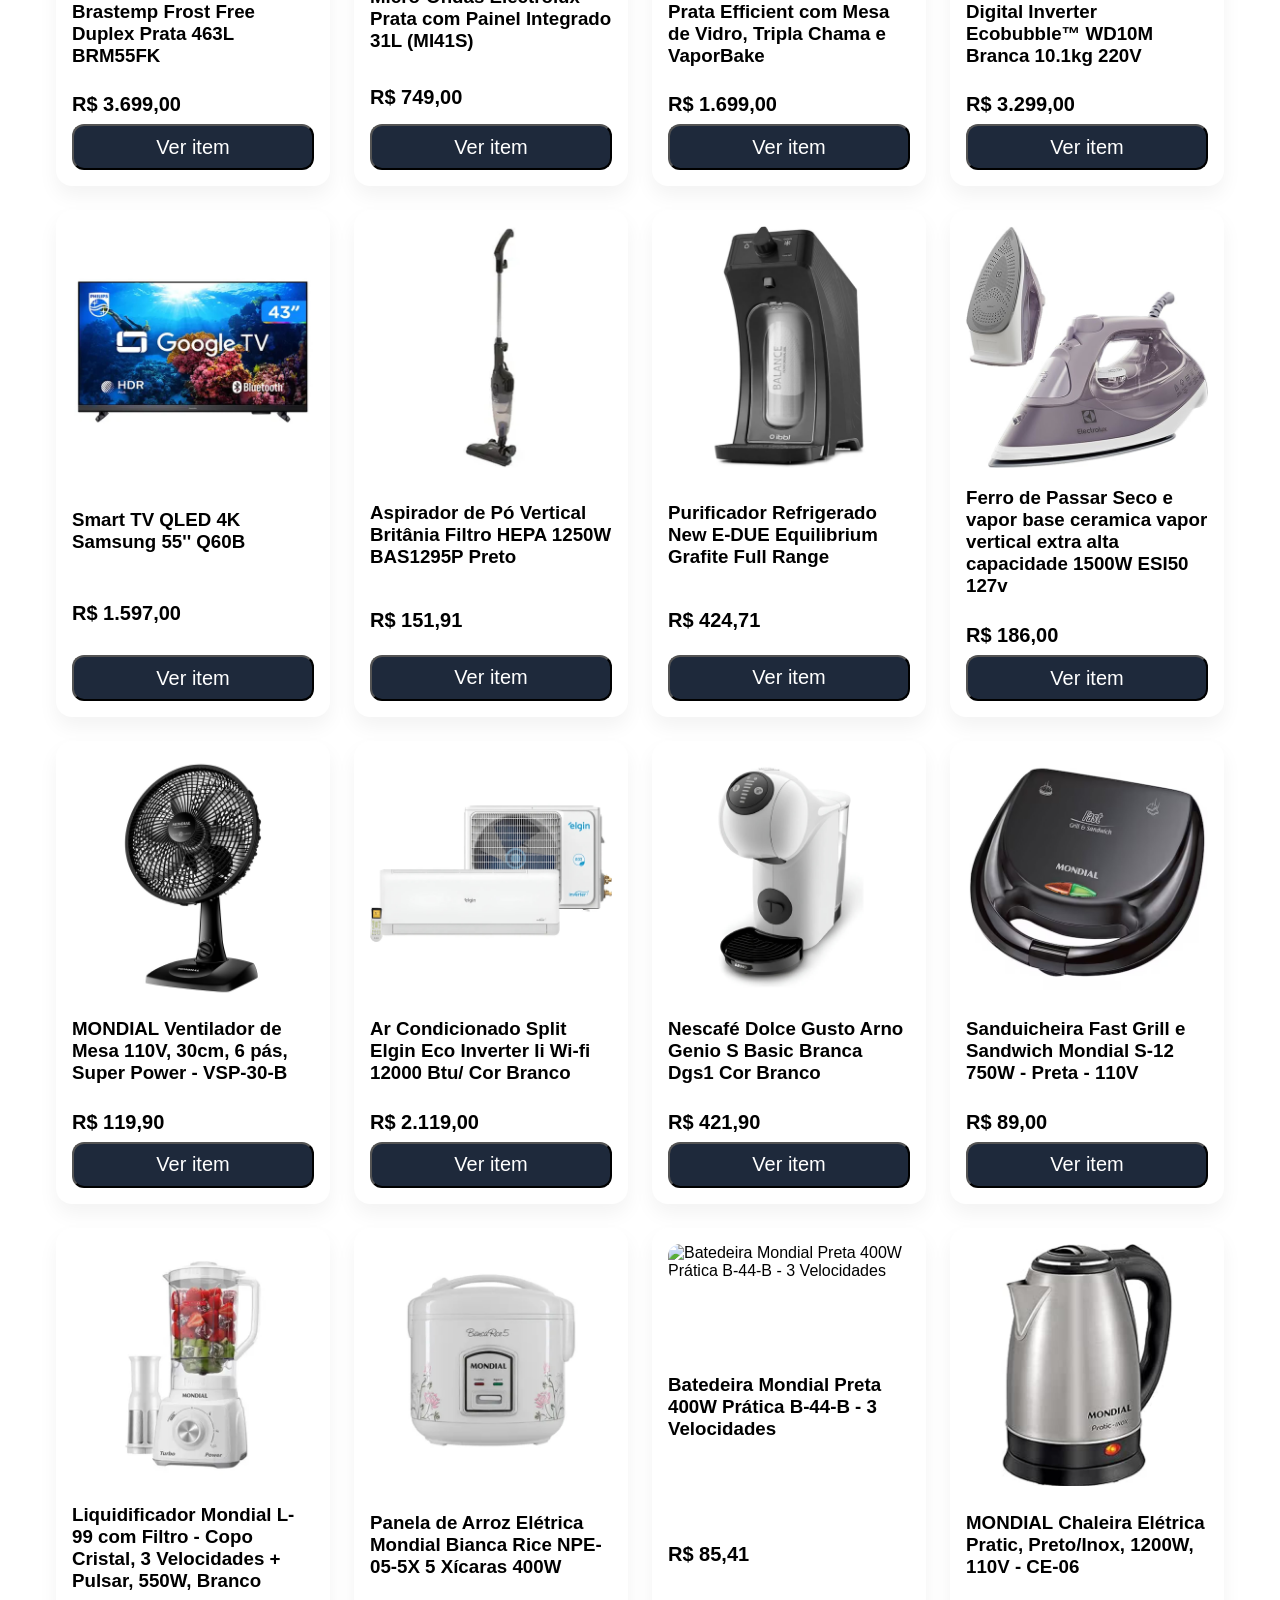
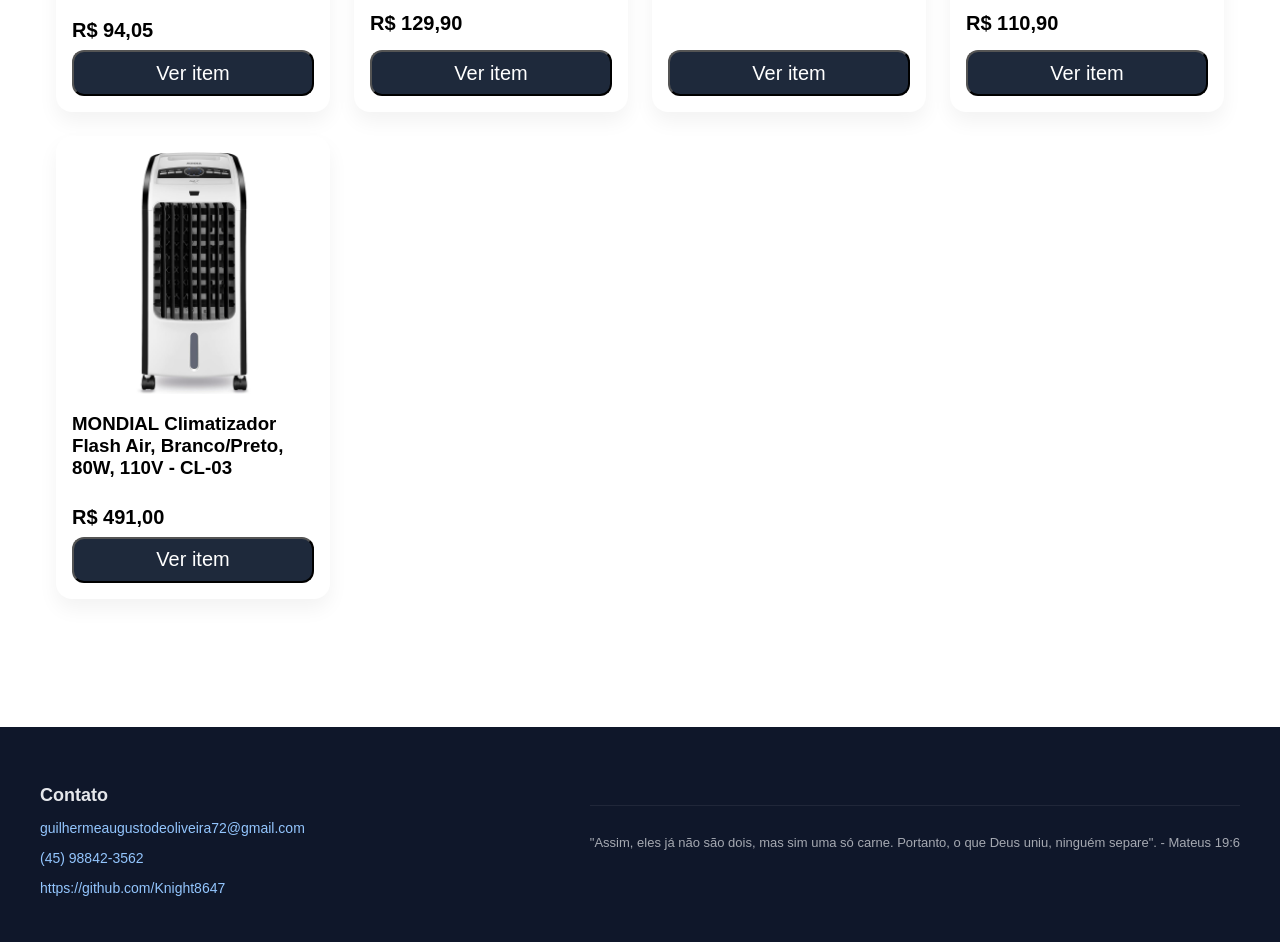
==== commit 61dd4710: "atualização 2.5" ====
--- a/Index.html
+++ b/Index.html
@@ -20,7 +20,8 @@
       </div>  
       <button 
         class="btn btn-carrinho" id="btnCarrinho">
-        Ver Carrinho
+          Ver Carrinho 🛒
+          <span class="cart-badge" id="badgeCarrinho">0</span>
       </button> 
     </div>
       <header class="header">
@@ -81,10 +82,11 @@
 
   <!-- SCRIPTS (ORDEM CORRETA) -->
     <script src="js/data.js"></script>
-   <script src="js/auth.js"></script>
     <script src="js/carrinho-core.js"></script>
     <script src="js/gifts.js"></script>
     <script src="js/tabs.js"></script>
+    <script src="js/auth.js"></script>
+
 
 <footer class="footer">
   <div class="footer-container">
@@ -132,5 +134,51 @@
     </button>
   </div>
 </div>
+<div class="modal-presente" id="modalPresente">
+  <div class="modal-presente-box">
+
+    <button class="modal-close" onclick="fecharModalPresente()">✕</button>
+
+    <div class="modal-presente-content">
+      <div class="modal-presente-img">
+        <img id="modalPresenteImg" src="" alt="">
+      </div>
+
+      <div class="modal-presente-info">
+        <h3 id="modalPresenteNome"></h3>
+        <p class="modal-preco" id="modalPresentePreco"></p>
+
+        <button class="btn btn-pix" id="modalBtnPix">
+          Doar por Pix (adicionar ao carrinho)
+        </button>
+
+        <button class="btn btn-outline" id="modalBtnSite">
+          Doar pelo site
+        </button>
+      </div>
+    </div>
+
+  </div>
+</div>
+
 </body>
+<script>
+let lastScroll = 0;
+const actions = document.querySelector('.hero-actions');
+
+window.addEventListener('scroll', () => {
+  if (window.innerWidth > 480) return; // DESKTOP IGNORADO
+
+  const current = window.scrollY;
+
+  if (current > lastScroll && current > 80) {
+    actions.style.transform = 'translate(-50%, -120%)';
+  } else {
+    actions.style.transform = 'translate(-50%, 0)';
+  }
+
+  lastScroll = current;
+});
+</script>
+
 </html>
--- a/css/style.css
+++ b/css/style.css
@@ -619,87 +619,7 @@
   position: relative;
   z-index: 1;
 }
-@media (max-width: 768px) {
-  .hero .btn {
-    top: 16px;
-    left: 16px;
-
-    padding: 8px 14px;
-    font-size: 13px;
-  }
-}
-/* ===== PÁGINA CARRINHO ===== */
-.carrinho-page {
-  display: grid;
-  grid-template-columns: 1fr 360px;
-  gap: 48px;
-
-  max-width: 1200px;
-  margin: 0 auto;
-  padding: 60px 24px;
-}
-.carrinho-item {
-  display: grid;
-  grid-template-columns: 80px 1fr auto;
-  gap: 20px;
-  align-items: center;
-
-  padding: 20px;
-  margin-bottom: 16px;
-
-  background: #fff;
-  border-radius: 16px;
-  box-shadow: 0 10px 30px rgba(0,0,0,0.06);
-}
-.img-carrinho {
-  width: 64px;
-  height: 64px;
-
-  object-fit: contain;
-  border-radius: 8px;
-
-  background: #f5f5f5;
-  padding: 6px;
-}
-
-.carrinho-item h4 {
-  font-size: 16px;
-  margin-bottom: 6px;
-}
-
-.carrinho-item .preco {
-  font-weight: 600;
-}
-
-.carrinho-item .remover {
-  background: none;
-  border: none;
-  font-size: 18px;
-  cursor: pointer;
-  opacity: 0.6;
-}
-
-.carrinho-item .remover:hover {
-  opacity: 1;
-}
-.carrinho-resumo {
-  position: sticky;
-  top: 40px;
-
-  background: #0f172a;
-  color: #fff;
-
-  padding: 32px;
-  border-radius: 20px;
-
-  box-shadow: 0 30px 60px rgba(15,23,42,0.45);
-}
-.resumo-linha {
-  display: flex;
-  justify-content: space-between;
-  margin: 24px 0;
-  font-size: 18px;
-}
+
 .btn-pix {
   width: 100%;
   padding: 16px;
@@ -718,16 +638,6 @@
 .btn-pix:hover {
   transform: translateY(-2px);
   box-shadow: 0 12px 25px rgba(37,99,235,0.5);
-}
-@media (max-width: 900px) {
-  .carrinho-page {
-    grid-template-columns: 1fr;
-  }
-
-  .carrinho-resumo {
-    position: static;
-    margin-top: 40px;
-  }
 }
 .footer {
   background: #0f172a;
@@ -832,16 +742,7 @@
 }
 
 .login-area {
-  padding: 13px 19px;
-  font-size: 15px;
-  border-radius: 999px;
-  position: absolute;
-  top: 00px;
-  left: 24px;
-  z-index: 1000;
-
-  display: flex;
-  align-items: center;
+  display: flex;
 }
 
 .usuario-logado {
@@ -948,6 +849,48 @@
   }
 }
 
+/* Botões 
+.hero-actions .btn {
+  height: 40px;
+  padding: 0 16px;
+  border-radius: 999px;
+  white-space: nowrap;
+}
+/* ===============================
+   FIX REAL — HERO NO MOBILE
+   =============================== */
+
+@media (max-width: 480px) {
+  .hero {
+    display: block;      /* desliga o flex só no mobile */
+  }
+}
+.hero {
+  position: relative;
+}
+
+/* Desktop */
+.hero-actions {
+  position: absolute;
+  top: 20px;
+  left: 20px;
+
+  display: flex;
+  gap: 12px;
+}
+
+@media (max-width: 480px) {
+  .hero-actions {
+    position: static;
+    display: flex;
+    flex-direction: column;
+    align-items: flex-start;
+    gap: 10px;
+    margin: 12px 0 0 16px; 
+  }
+}
+
+
 /* Botões */
 .hero-actions .btn {
   height: 40px;
@@ -956,11 +899,321 @@
   white-space: nowrap;
 }
 /* ===============================
-   FIX REAL — HERO NO MOBILE
+   MOBILE TOP BAR (STYLE SHOPEE)
    =============================== */
 
 @media (max-width: 480px) {
+  .hero-actions {
+    position: fixed;
+    top: 10px;
+    left: 50%;
+    transform: translateX(-50%);
+
+    display: flex;
+    flex-direction: row;
+    align-items: center;
+    gap: 8px;
+
+    padding: 6px 10px;
+    background: rgba(255, 255, 255, 0.9);
+    backdrop-filter: blur(8px);
+
+    border-radius: 999px;
+    box-shadow: 0 6px 18px rgba(0,0,0,0.15);
+    z-index: 1000;
+  }
+
+  .hero-actions .btn {
+    height: auto;
+    padding: 6px 10px;
+    font-size: 12px;
+    border-radius: 999px;
+  }
+}
+/* ===============================
+   BADGE DO CARRINHO (STYLE SHOPEE)
+   =============================== */
+
+/* badge */
+.cart-badge {
+  position: absolute;
+  top: -6px;
+  right: -6px;
+
+  min-width: 18px;
+  height: 18px;
+  padding: 0 5px;
+
+  background: #ef4444;
+  color: #fff;
+
+  font-size: 11px;
+  font-weight: 700;
+  line-height: 18px;
+  text-align: center;
+
+  border-radius: 999px;
+  display: none;
+}
+
+@media (max-width: 480px) {
   .hero {
-    display: block;      /* desliga o flex só no mobile */
-  }
-}
+    padding-top: 90px; /* dá espaço pra barra fixa */
+    padding-bottom: 40px;
+    min-height: auto;
+  }
+
+  .hero::before {
+    background: linear-gradient(
+      to bottom,
+      rgba(255,255,255,0.45) 0%,
+      rgba(255,255,255,0.55) 60%,
+      rgba(255,255,255,0,5) 100%
+    );
+  }
+}
+@media (max-width: 480px) {
+  .titulo-nomes {
+    font-size: 28px;
+    text-align: center;
+  }
+
+  .subtitulo {
+    font-size: 15px;
+    text-align: center;
+    padding: 0 16px;
+  }
+
+  .titulo-secao {
+    font-size: 22px;
+    margin-bottom: 12px;
+  }
+}
+/*@media (max-width: 480px) {
+  .carousel-track img {
+    width: 220px;
+    height: 300px;
+  }
+
+  .carousel {
+    margin: 16px 0;
+  }
+} */
+@media (max-width: 480px) {
+  .frase-transicao {
+    margin: 30px 16px;
+  }
+
+  .frase-transicao p {
+    font-size: 15px;
+    line-height: 1.5;
+  }
+}
+@media (max-width: 480px) {
+  .tabs-wrapper {
+    margin: 20px auto;
+    gap: 6px;
+  }
+
+  .tab {
+    min-width: 140px;
+    height: 42px;
+    font-size: 13px;
+    border-radius: 999px;
+  }
+
+  .tabs-viewport {
+    width: calc((140px * 2) + 10px);
+  }
+}
+@media (max-width: 480px) {
+  .gift-list {
+      display: grid;
+    grid-template-columns: repeat(2, 1fr); /* 🔑 2 por linha */
+    gap: 12px;
+  }
+
+  .gift-card {
+    padding: 12px;
+    border-radius: 14px;
+  }
+
+  .gift-card img {
+    border-radius: 10px;
+  }
+
+  .gift-card h3,
+  .gift-card h4 {
+    font-size: 13px;
+    line-height: 1.25;
+  }
+
+  .price {
+    font-size: 14px;
+    margin: 6px 0;
+  }
+
+  .actions .btn {
+    font-size: 13px;
+    padding: 8px;
+    border-radius: 10px;
+  }
+}
+@media (max-width: 480px) {
+  .btn {
+    font-size: 14px;
+  }
+}
+/* ===============================
+   CARROSSEL — MOBILE COMPACTO
+   =============================== */
+
+@media (max-width: 480px) {
+  .carousel {
+    margin: 16px 0;
+  }
+
+  .carousel-track {
+    gap: 16px; /* menos espaço entre fotos */
+  }
+
+  .carousel-track img {
+    width: 160px;      /* 🔑 menor */
+    height: 210px;     /* 🔑 menos altura */
+    border-radius: 14px;
+    filter: blur(0);   /* mais nítido no mobile */
+  }
+
+  /* reduz o fade lateral */
+  .carousel::before,
+  .carousel::after {
+    width: 60px;
+  }
+}
+@media (max-width: 480px) {
+  .hero-actions {
+    transition: transform 0.3s ease;
+  }
+}
+@media (max-width: 480px) {
+  .gift-card:active {
+    transform: scale(0.97);
+  }
+}
+@media (max-width: 480px) {
+  .gift-card {
+    animation: fadeIn 0.4s ease;
+  }
+
+  @keyframes fadeIn {
+    from {
+      opacity: 0;
+      transform: translateY(6px);
+    }
+    to {
+      opacity: 1;
+      transform: translateY(0);
+    }
+  }
+}
+@media (max-width: 480px) {
+  .gift-card h3,
+  .gift-card h4 {
+    display: -webkit-box;
+    -webkit-line-clamp: 2;
+    -webkit-box-orient: vertical;
+    overflow: hidden;
+  }
+}
+@media (max-width: 480px) {
+  .actions .btn:first-child {
+    background: linear-gradient(135deg, #2563eb, #1d4ed8);
+    font-weight: 600;
+  }
+}
+@media (max-width: 480px) {
+  section {
+    margin-bottom: 32px;
+  }
+}
+/* ===============================
+   MODAL PRESENTE
+   =============================== */
+
+.modal-presente {
+  position: fixed;
+  inset: 0;
+  background: rgba(15,23,42,0.7);
+  display: none;
+  align-items: center;
+  justify-content: center;
+  z-index: 9999;
+}
+
+.modal-presente.active {
+  display: flex;
+}
+
+.modal-presente-box {
+  background: #fff;
+  width: 92%;
+  max-width: 760px;
+  border-radius: 20px;
+  padding: 20px;
+  position: relative;
+}
+
+.modal-close {
+  position: absolute;
+  top: 14px;
+  right: 14px;
+  border: none;
+  background: none;
+  font-size: 18px;
+  cursor: pointer;
+}
+
+.modal-presente-content {
+  display: flex;
+  gap: 24px;
+}
+
+/* imagem */
+.modal-presente-img img {
+  width: 280px;
+  border-radius: 16px;
+  object-fit: contain;
+}
+
+/* info */
+.modal-presente-info {
+  flex: 1;
+  display: flex;
+  flex-direction: column;
+  gap: 12px;
+}
+
+.modal-preco {
+  font-size: 18px;
+  font-weight: 600;
+}
+
+/* MOBILE */
+@media (max-width: 480px) {
+  .modal-presente-box {
+    padding: 16px;
+  }
+
+  .modal-presente-content {
+    flex-direction: column;
+  }
+
+  .modal-presente-img img {
+    width: 100%;
+    max-height: 260px;
+  }
+
+  .modal-presente-info h3 {
+    font-size: 16px;
+  }
+}
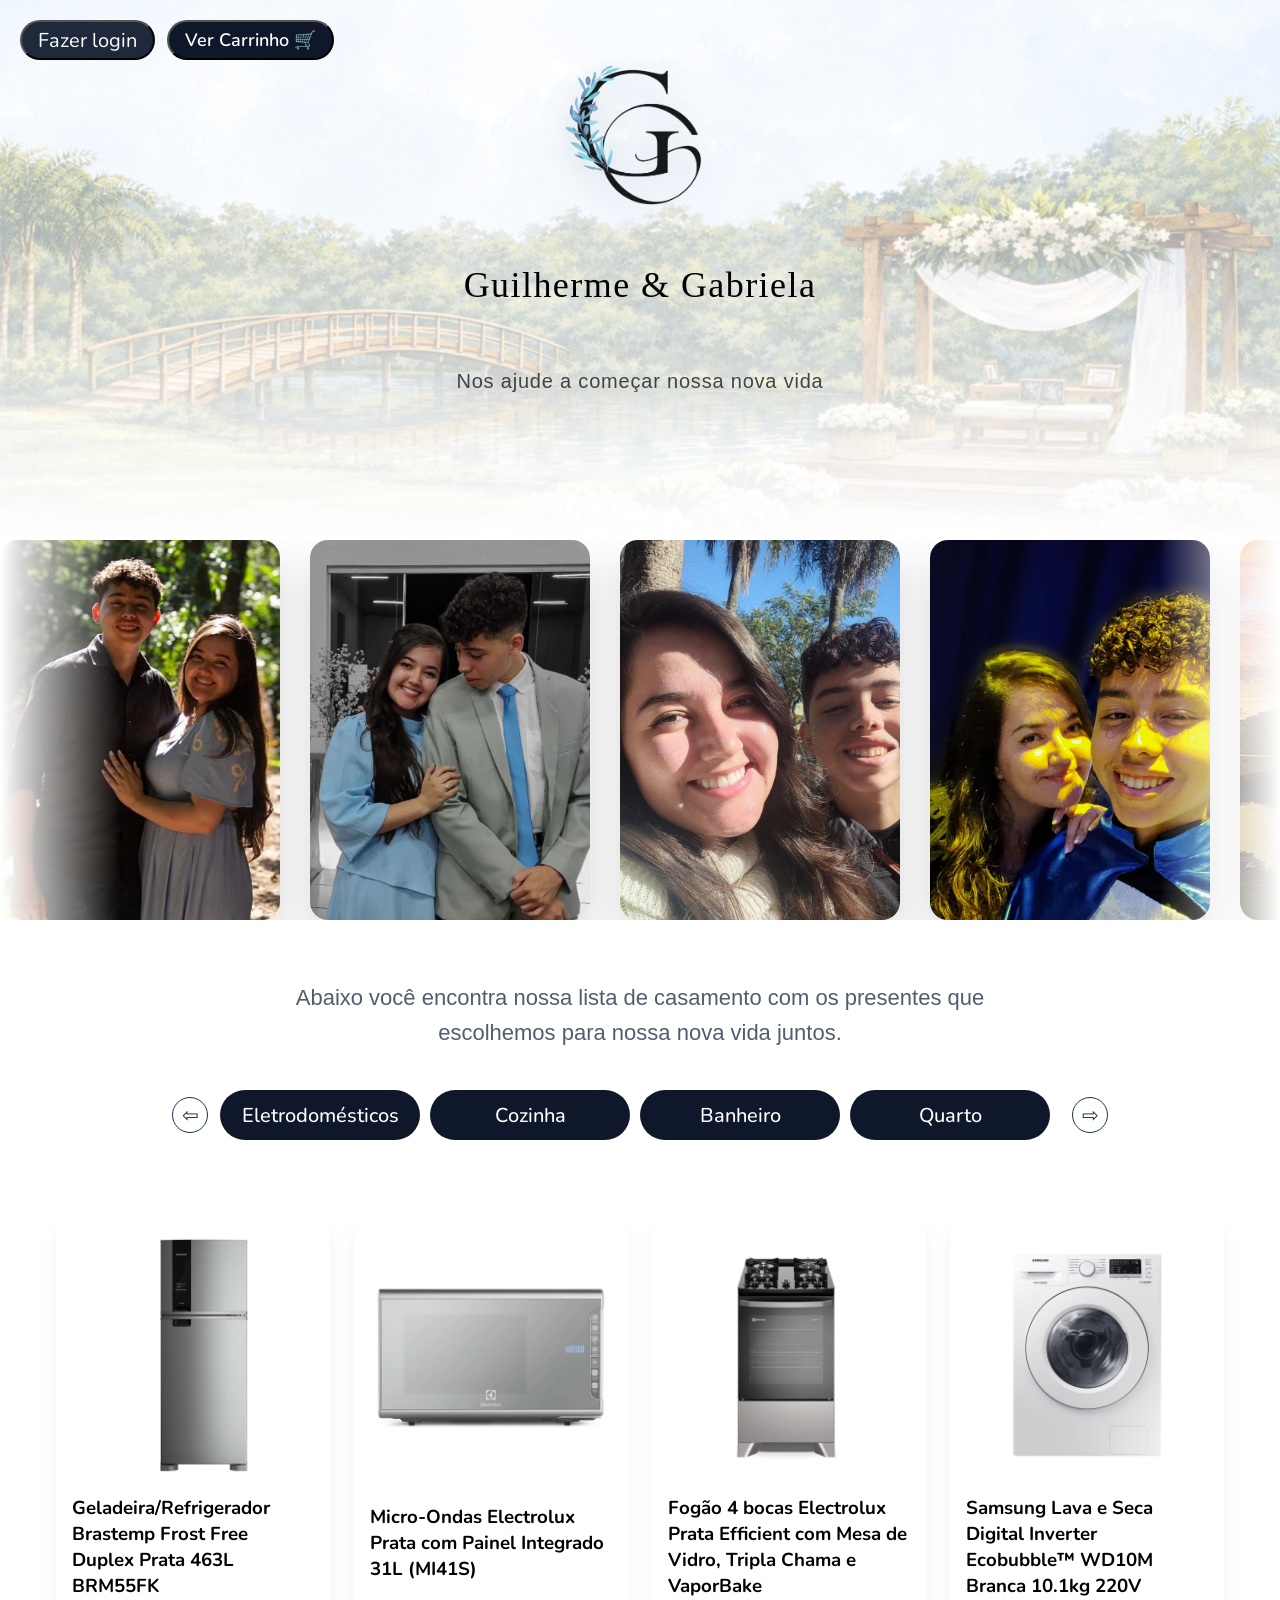
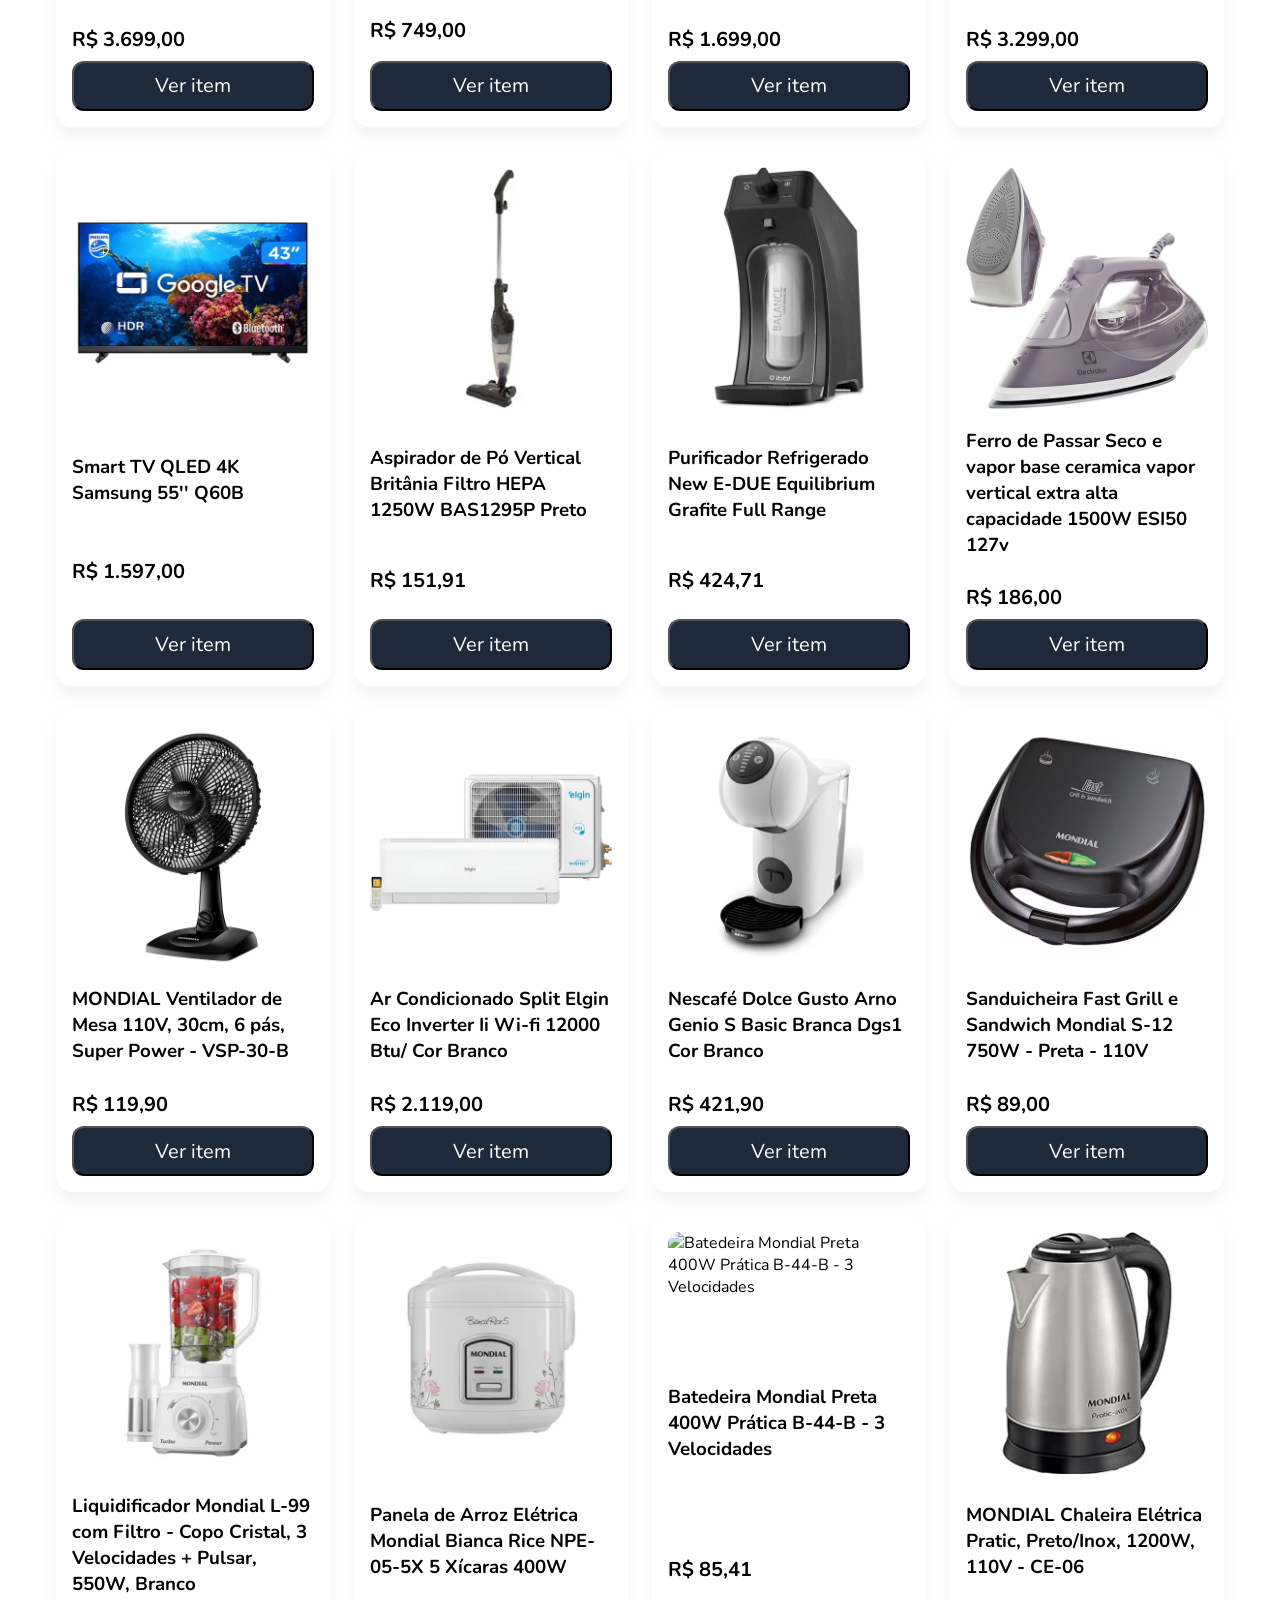
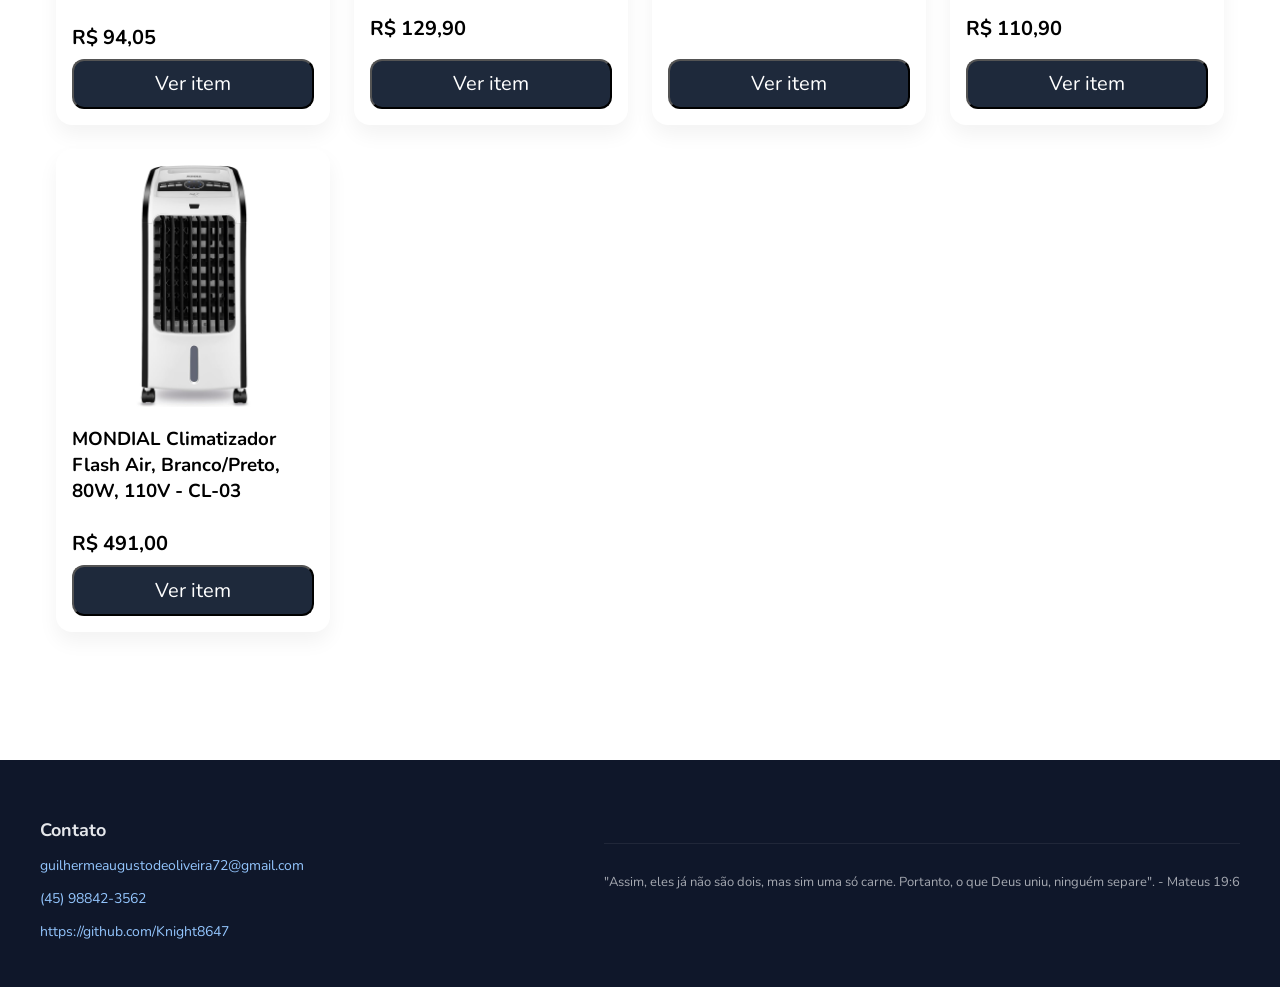
==== commit 669058ae: "Ajustando banco" ====
--- a/Index.html
+++ b/Index.html
@@ -3,10 +3,10 @@
 <head>
   <link rel="preconnect" href="https://fonts.googleapis.com">
   <link rel="preconnect" href="https://fonts.gstatic.com" crossorigin>
-  <link href="https://fonts.googleapis.com/css2?family=Inter:wght@400;500;600&family=Playfair+Display:wght@400;600&display=swap" rel="stylesheet">
+<link href="https://fonts.googleapis.com/css2?family=Nunito:wght@400;500;600;700&display=swap" rel="stylesheet">
   <meta charset="UTF-8" />
   <meta name="viewport" content="width=device-width, initial-scale=1.0" />
-  <link rel="icon" href="assets/17042027.ico" type="image/x-icon">
+  <link rel="icon" href="assets/logonova1.ico" type="image/x-icon">
   <title>Lista de Casamento</title>
   <link rel="stylesheet" href="css/style.css" />
 </head>
@@ -32,7 +32,7 @@
   </section>
   <!-- GALERIA -->
   <section class="historia">
-    <h2 class="titulo-secao">Nossa história</h2>
+  
     <div class="carousel">
       <div class="carousel-track">
         <img src="assets/Fotogg1.jpg" alt="Foto nossa">
@@ -82,11 +82,11 @@
 
   <!-- SCRIPTS (ORDEM CORRETA) -->
     <script src="js/data.js"></script>
-    <script src="js/carrinho-core.js"></script>
+    <script type="module" src="js/carrinho-core.js"></script>
     <script src="js/gifts.js"></script>
     <script src="js/tabs.js"></script>
-    <script src="js/auth.js"></script>
-
+    <script type="module" src="js/supabase.js"></script>
+    <script type="module" src="js/auth.js"></script>
 
 <footer class="footer">
   <div class="footer-container">
@@ -114,26 +114,43 @@
 </footer>
 <div class="modal-login" id="loginModal">
   <div class="modal-box">
+
     <h2>Bem-vindo!</h2>
     <p>Antes de escolher os presentes, nos diga quem você é</p>
 
-    <input
-      type="text"
-      id="nomeConvidado"
-      placeholder="Seu nome"
-    />
-
-    <input
-      type="text"
-      id="contatoConvidado"
-      placeholder="Email ou telefone"
-    />
+    <div class="login-box">
+
+  <label for="nomeConvidado">Nome</label>
+  <input type="text" id="nomeConvidado" placeholder="Seu nome completo" />
+  <small class="erro" id="erroNome"></small>
+
+  <label for="telefoneConvidado">Telefone</label>
+  <input
+    type="tel"
+    id="telefoneConvidado"
+    placeholder="DDD + número"
+    inputmode="numeric"
+  />
+  <small class="erro" id="erroTelefone"></small>
+
+  <label for="emailConvidado">Email (opcional)</label>
+  <input
+    type="email"
+    id="emailConvidado"
+    placeholder="nome@email.com"
+  />
+  <small class="erro" id="erroEmail"></small>
+
+</div>
+
 
     <button class="btn" onclick="salvarConvidado()">
       Continuar
     </button>
+
   </div>
 </div>
+
 <div class="modal-presente" id="modalPresente">
   <div class="modal-presente-box">
 
--- a/css/style.css
+++ b/css/style.css
@@ -1,6 +1,14 @@
+@font-face {
+  font-family: "The Seasons";
+  src: url("../fonts/TheSeasons-Regular.otf") format("opentype");
+  font-weight: normal;
+  font-style: normal;
+  font-display: swap;
+}
+
 * {
   box-sizing: border-box;
-  font-family: 'Segoe UI', sans-serif;
+  font-family: 'Nunito', sans-serif;
 }
 
 body {
@@ -128,8 +136,8 @@
 .btn.outline {
   background: transparent;
   padding: 0.6rem;
-  border: 1px solid #1e293b;
-  color: #1e293b;
+  border: 1px solid #838791;
+  color: #838791;
 }
 
 .icon {
@@ -298,9 +306,12 @@
 }
 
 .pix-qrcode {
+  display: flex;
+  justify-content: center;
+  align-items: center;
   width: 280px;
   margin-top: -10px;
-  margin: 0 auto 24px;
+  margin: 0 auto 20px;
 
   background: #fff;
   padding: 12px;
@@ -453,7 +464,7 @@
   border: none;
 
   background: rgba(255,255,255,0.12);
-  color: #fff;
+  color: #1e293b;
 
   font-size: clamp(16px, 2vw, 20px);
 }
@@ -553,9 +564,10 @@
 }
 
 .titulo-nomes {
-  font-family: "Playfair Display", serif;
+  font-family: "The Seasons", serif;
   font-size: 36px;
-  font-weight: 600;
+  font-weight: normal;
+  letter-spacing: 0.04em;
 }
 
 .subtitulo {
@@ -975,6 +987,7 @@
 @media (max-width: 480px) {
   .titulo-nomes {
     font-size: 28px;
+    letter-spacing: 0.05em;
     text-align: center;
   }
 
@@ -1217,3 +1230,98 @@
     font-size: 16px;
   }
 }
+@media (max-width: 480px) {
+  .btn-pix.mobile-fixed {
+    position: fixed;
+    bottom: 24px;
+    left: 50%;
+    transform: translateX(-50%);
+
+    width: calc(100% - 32px);
+    max-width: 420px;
+
+    z-index: 999;
+    box-shadow: 0 12px 30px rgba(37,99,235,0.45);
+  }
+
+  /* espaço pra não esconder conteúdo */
+  body {
+    padding-bottom: 90px;
+  }
+}
+
+@media (max-width: 480px) {
+  .pix-page {
+    display: flex;
+    flex-direction: column;
+    gap: 24px;
+  }
+
+  .pix-aside {
+    order: -1; /* 🔑 Pix vem primeiro */
+  }
+
+  .pix-resumo {
+    order: 2;
+    padding: 24px;
+  }
+}
+@media (min-width: 481px) {
+  .btn-pix.mobile-fixed {
+    position: static;
+    transform: none;
+    width: 100%;
+    box-shadow: none;
+  }
+}
+@media (max-width: 480px) {
+  .pix-card {
+    padding: 24px 18px;
+    border-radius: 20px;
+  }
+}
+
+@media (max-width: 480px) {
+  #qrcode canvas {
+    width: 200px !important;
+    height: 200px !important;
+  }
+}
+@media (max-width: 480px) {
+  .pix-chave {
+    font-size: 14px;
+    opacity: 0.85;
+  }
+}
+@media (max-width: 480px) {
+  .pix-card {
+    background: linear-gradient(160deg, #0f172a, #1e293b);
+  }
+}
+
+.pix-qrcode canvas,
+.pix-qrcode img {
+  width: 200px !important;
+  height: 200px !important;
+}
+@media (max-width: 480px) {
+  .pix-qrcode canvas,
+  .pix-qrcode img {
+    width: 180px !important;
+    height: 180px !important;
+  }
+}
+/* ===== ERROS LOGIN ===== */
+
+.erro {
+  display: block;
+  min-height: 14px;
+  font-size: 12px;
+  color: #dc2626; /* vermelho elegante */
+  margin-bottom: 8px;
+}
+
+input.invalido {
+  border: 2px solid #dc2626;
+  background: #fef2f2;
+}
